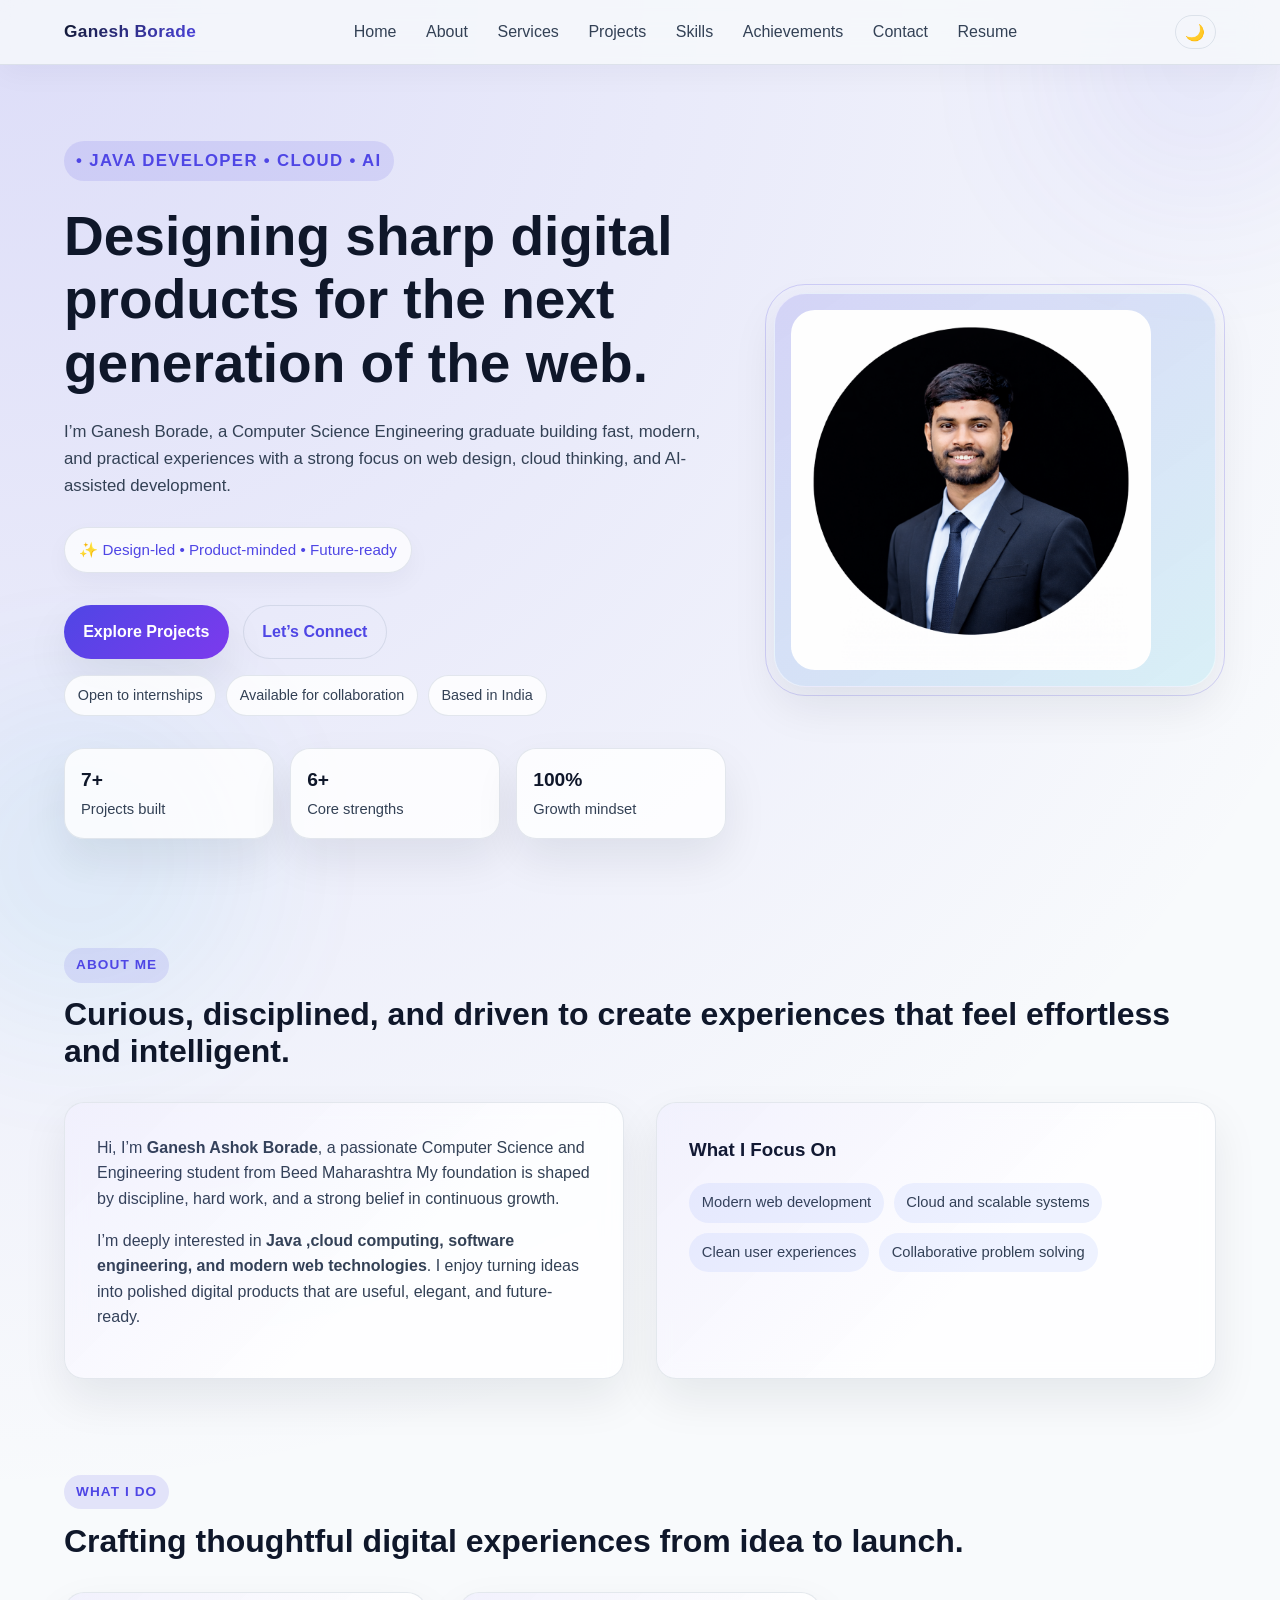
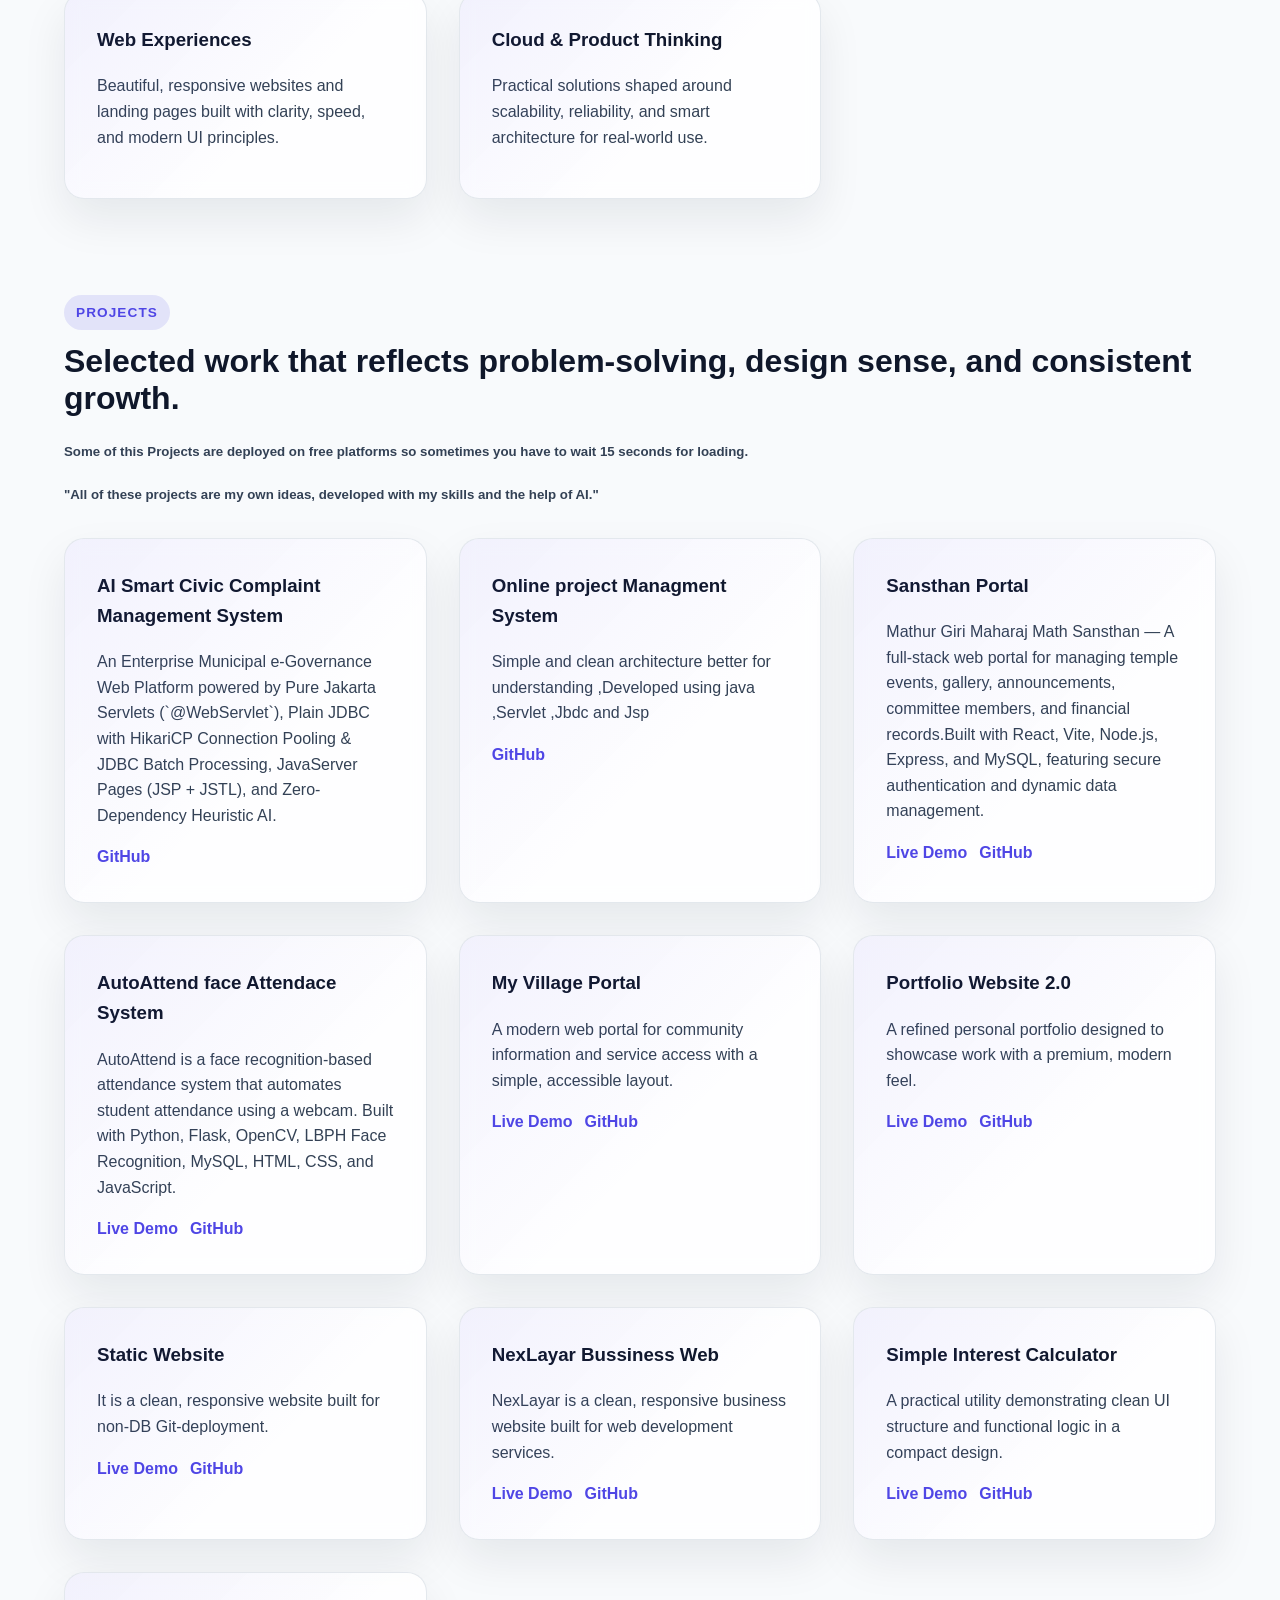
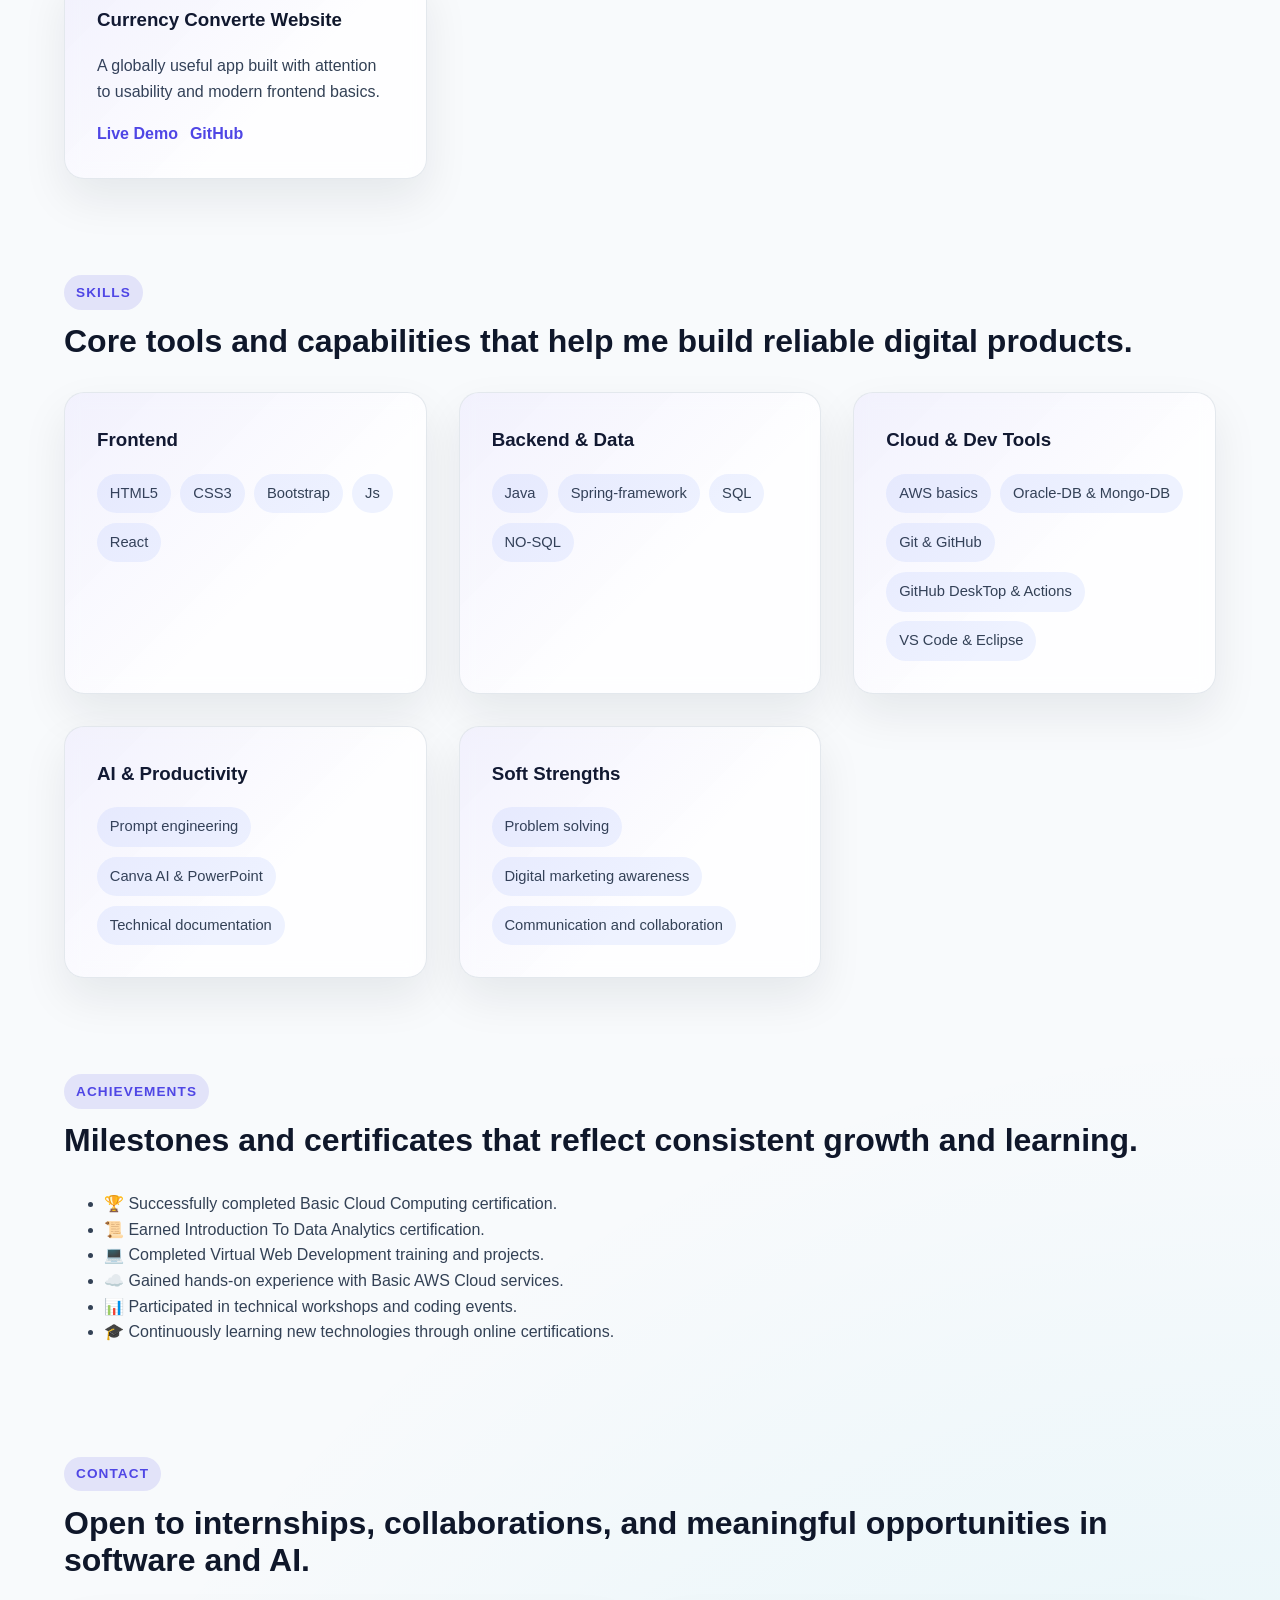
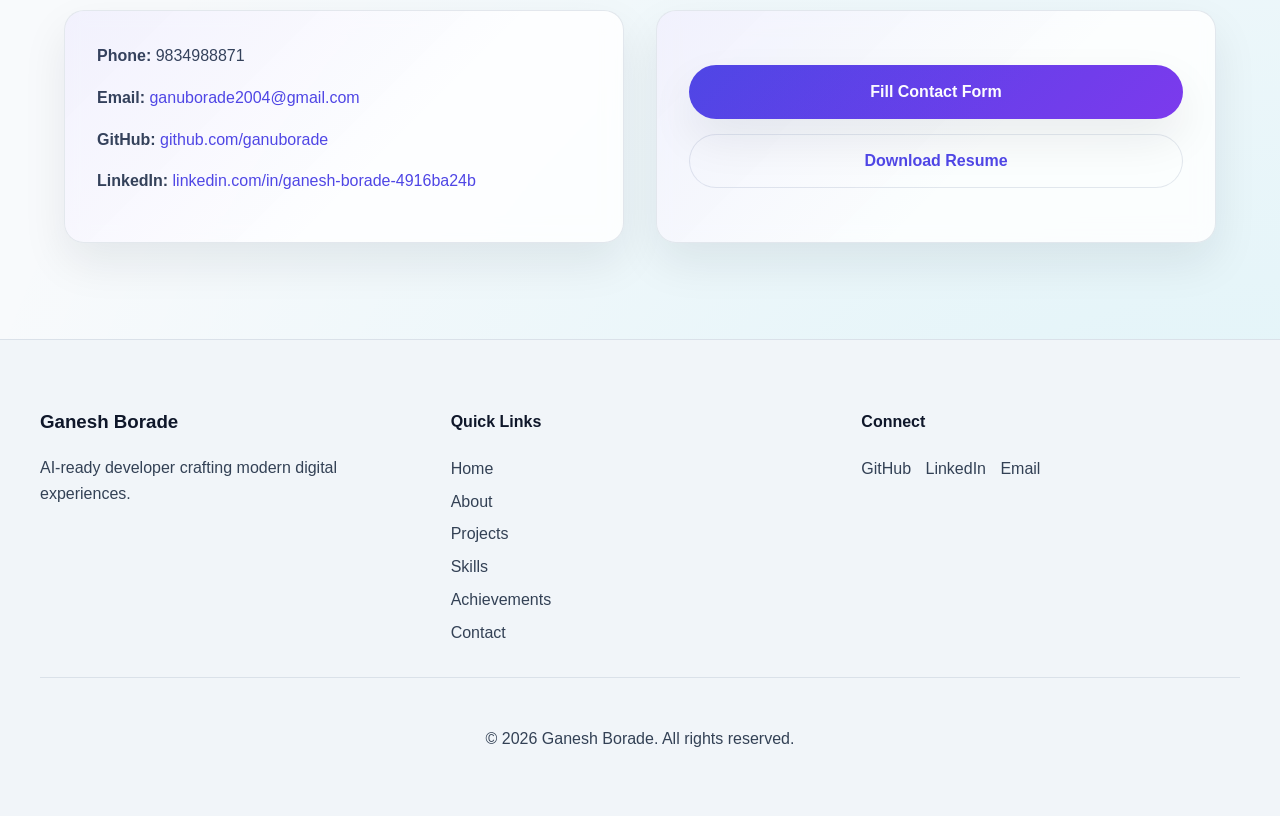
==== index.html @ b3e1b95c "Update print statement from 'Hello' to 'Goodbye'" ====
<!DOCTYPE html>
<html lang="en">
<head>
    <meta charset="UTF-8">
    <meta name="viewport" content="width=device-width, initial-scale=1.0">
    <meta name="description" content="Ganesh Borade is a modern software engineer building AI-ready web experiences, cloud solutions, and polished digital products.">
    <meta name="keywords" content="Ganesh Borade, portfolio, AI developer, web developer, cloud computing, full stack developer">
    <meta name="author" content="Ganesh Borade">
    <title>Ganesh Borade | AI-Ready Developer Portfolio</title>
    <link rel="stylesheet" href="src/styles/style.css">
    <link rel="shortcut icon" href="public/images/favicon.ico">
</head>
<body>
    <header class="l-header">
        <nav class="nav bd-grid">
            <a href="#home" class="nav__logo">Ganesh Borade</a>
            <div class="nav__menu" id="nav-menu">
                <ul class="nav__list">
                    <li class="nav__item"><a href="#home" class="nav__link active">Home</a></li>
                    <li class="nav__item"><a href="#about" class="nav__link">About</a></li>
                    <li class="nav__item"><a href="#services" class="nav__link">Services</a></li>
                    <li class="nav__item"><a href="#projects" class="nav__link">Projects</a></li>
                    <li class="nav__item"><a href="#skills" class="nav__link">Skills</a></li>
                    <li class="nav__item"><a href="#gallery" class="nav__link">Achievements</a></li>
                    <li class="nav__item"><a href="#contact" class="nav__link">Contact</a></li>
                    <li class="nav__item"><a href="Resume2026.pdf" target="_blank" class="nav__link">Resume</a></li>
                </ul>
            </div>
            <button class="nav__toggle" id="nav-toggle" aria-label="Toggle navigation menu">☰</button>
            <button class="theme-toggle" id="theme-toggle" aria-label="Toggle theme">🌙</button>
        </nav>
    </header>

    <main class="l-main">
        <section class="hero section reveal" id="home">
            <div class="hero__content">
                <p class="eyebrow">• Java Developer • Cloud • AI</p>
                <h1>Designing sharp digital products for the next generation of the web.</h1>
                <p>I’m Ganesh Borade, a Computer Science Engineering graduate building fast, modern, and practical experiences with a strong focus on web design, cloud thinking, and AI-assisted development.</p>
                <div class="hero__mini-note">✨ Design-led • Product-minded • Future-ready</div>
                <div class="hero__actions">
                    <a href="#projects" class="button">Explore Projects</a>
                    <a href="#contact" class="button button--ghost">Let’s Connect</a>
                </div>
                <div class="hero__tags">
                    <span class="chip">Open to internships</span>
                    <span class="chip">Available for collaboration</span>
                    <span class="chip">Based in India</span>
                </div>
                <div class="hero__highlights">
                    <div class="stat-card">
                        <strong>7+</strong>
                        <span>Projects built</span>
                    </div>
                    <div class="stat-card">
                        <strong>6+</strong>
                        <span>Core strengths</span>
                    </div>
                    <div class="stat-card">
                        <strong>100%</strong>
                        <span>Growth mindset</span>
                    </div>
                </div>
            </div>
            <div class="hero__visual">
                <div class="hero__image-card">
                    <img src="public/images/photo.png" alt="Portrait of Ganesh Borade">
                </div>
            </div>
        </section>

        <section class="section reveal" id="about">
            <div class="section-heading">
                <p class="eyebrow">About Me</p>
                <h2>Curious, disciplined, and driven to create experiences that feel effortless and intelligent.</h2>
            </div>
            <div class="about__grid">
                <div class="card">
                    <p>Hi, I’m <strong>Ganesh Ashok Borade</strong>, a passionate Computer Science and Engineering student from  Beed Maharashtra My foundation is shaped by discipline, hard work, and a strong belief in continuous growth.</p>
                    <p>I’m deeply interested in <strong>Java ,cloud computing, software engineering, and modern web technologies</strong>. I enjoy turning ideas into polished digital products that are useful, elegant, and future-ready.</p>
                </div>
                <div class="card">
                    <h3>What I Focus On</h3>
                    <ul class="skills-list">
                        <li>Modern web development</li>
                        <li>Cloud and scalable systems</li>
                        <!-- <li>AI tools and automation</li> -->
                        <li>Clean user experiences</li>
                        <li>Collaborative problem solving</li>
                    </ul>
                </div>
            </div>
        </section>

        <section class="section reveal" id="services">
            <div class="section-heading">
                <p class="eyebrow">What I Do</p>
                <h2>Crafting thoughtful digital experiences from idea to launch.</h2>
            </div>
            <div class="service__grid">
                <article class="card service-card">
                    <h3>Web Experiences</h3>
                    <p>Beautiful, responsive websites and landing pages built with clarity, speed, and modern UI principles.</p>
                </article>
                <article class="card service-card">
                    <h3>Cloud & Product Thinking</h3>
                    <p>Practical solutions shaped around scalability, reliability, and smart architecture for real-world use.</p>
                </article>
                <!-- <article class="card service-card">
                    <h3>AI-Assisted Development</h3>
                    <p>Using smart tools and workflows to build faster while keeping quality, structure, and creativity high.</p>
                </article> -->
            </div>
        </section>

        <section class="section reveal" id="projects">
            <div class="section-heading">
                <p class="eyebrow">Projects</p>
                <h2>Selected work that reflects problem-solving, design sense, and consistent growth.</h2>
                <h5>Some of this Projects are deployed on free platforms so sometimes you have to wait 15 seconds for loading.</h5>
                 <h5>"All of these projects are my own ideas, developed with my skills and the help of AI."</h5>
            </div>
            <div class="grid-section">
                 <article class="card">
                    <h3>AI Smart Civic Complaint Management System</h3>
                    <p>An Enterprise Municipal e-Governance Web Platform powered by Pure Jakarta Servlets (`@WebServlet`), Plain JDBC with HikariCP Connection Pooling & JDBC Batch Processing, JavaServer Pages (JSP + JSTL), and Zero-Dependency Heuristic AI.</p>
                    <div class="card__links">
                         <!-- <a href="" target="_blank" rel="noopener">Live Demo</a> -->
                        <a href="https://github.com/ganuborade/AI-SMART-CIVIC-COMPLAINT-MANAGMENT-SYSTEM" target="_blank" rel="noopener">GitHub</a>
                    </div>
                </article>
                 <article class="card">
                    <h3>Online project Managment System</h3>
                    <p>Simple and clean architecture better for understanding ,Developed using java ,Servlet ,Jbdc and Jsp</p>
                    <div class="card__links">
                         <!-- <a href="" target="_blank" rel="noopener">Live Demo</a> -->
                        <a href="https://github.com/ganuborade/Online-Product-Managment-System" target="_blank" rel="noopener">GitHub</a>
                    </div>
                </article>
                <article class="card">
                    <h3>Sansthan Portal</h3>
                    <p>Mathur Giri Maharaj Math Sansthan — A full-stack web portal for managing temple events, gallery, announcements, committee members, and financial records.Built with React, Vite, Node.js, Express, and MySQL, featuring secure authentication and dynamic data management.</p>
                    <div class="card__links">
                         <a href="https://math-portal-9zgx.onrender.com/" target="_blank" rel="noopener">Live Demo</a>
                        <a href="https://github.com/ganuborade/math-portal" target="_blank" rel="noopener">GitHub</a>
                    </div>
                </article>
                <article class="card">
                    <h3>AutoAttend face Attendace System</h3>
                    <p>AutoAttend is a face recognition-based attendance system that automates student attendance using a webcam. Built with Python, Flask, OpenCV, LBPH Face Recognition, MySQL, HTML, CSS, and JavaScript.</p>
                    <div class="card__links">
                       <a href="https://autoattend-face-recognition.onrender.com/" target="_blank" rel="noopener">Live Demo</a>
                        <a href="https://github.com/ganuborade/AutoAttend-Face-Recognition" target="_blank" rel="noopener">GitHub</a>
                    </div>
                </article>
                <article class="card">
                    <h3>My Village Portal</h3>
                    <p>A modern web portal for community information and service access with a simple, accessible layout.</p>
                    <div class="card__links">
                        <a href="https://ganuborade.github.io/my-village-portal/" target="_blank" rel="noopener">Live Demo</a>
                        <a href="https://github.com/ganuborade/my-village-portal" target="_blank" rel="noopener">GitHub</a>
                    </div>
                </article>
                <article class="card">
                    <h3>Portfolio Website 2.0</h3>
                    <p>A refined personal portfolio designed to showcase work with a premium, modern feel.</p>
                    <div class="card__links">
                        <a href="https://ganuborade.github.io/portfolio.website2.0/" target="_blank" rel="noopener">Live Demo</a>
                        <a href="https://github.com/ganuborade/portfolio.website2.0" target="_blank" rel="noopener">GitHub</a>
                    </div>
                </article>
                 <article class="card">
                    <h3>Static Website</h3>
                    <p>It is a clean, responsive website built for non-DB Git-deployment.</p>
                    <div class="card__links">
                         <a href="https://nexlayer2026.github.io/nexLayer-math-portal//" target="_blank" rel="noopener">Live Demo</a>
                        <a href="https://github.com/ganuborade/math-portal" target="_blank" rel="noopener">GitHub</a>
                    </div>
                </article>
                <article class="card">
                    <h3>NexLayar Bussiness Web</h3>
                    <p>NexLayar is a clean, responsive business website built for web development services.</p>
                    <div class="card__links">
                        <a href="https://ganuborade.github.io/nex_layar/" target="_blank" rel="noopener">Live Demo</a>
                        <a href="https://github.com/ganuborade/nex_layar" target="_blank" rel="noopener">GitHub</a>
                    </div>
                </article>
                <article class="card">
                    <h3>Simple Interest Calculator</h3>
                    <p>A practical utility demonstrating clean UI structure and functional logic in a compact design.</p>
                    <div class="card__links">
                        <a href="https://ganuborade.github.io/Simple-Interest-Calculator/" target="_blank" rel="noopener">Live Demo</a>
                        <a href="https://github.com/ganuborade/Simple-Interest-Calculator" target="_blank" rel="noopener">GitHub</a>
                    </div>
                </article>
                <article class="card">
                    <h3>Currency Converte Website</h3>
                    <p>A globally useful app built with attention to usability and modern frontend basics.</p>
                    <div class="card__links">
                        <a href="https://ganuborade.github.io/CurrencyConverterWebsite/" target="_blank" rel="noopener">Live Demo</a>
                        <a href="https://github.com/ganuborade/CurrencyConverterWebsite" target="_blank" rel="noopener">GitHub</a>
                    </div>
                </article>
            </div>
        </section>

        <section class="section reveal" id="skills">
            <div class="section-heading">
                <p class="eyebrow">Skills</p>
                <h2>Core tools and capabilities that help me build reliable digital products.</h2>
            </div>
            <div class="grid-section">
                <!-- <div class="card">
                    <h3>Programming</h3>
                    <ul class="skills-list">
                        <li>Java</li>
                        <li>Js</li>
                        <li>c/cpp</li>
                        <li>JavaScript</li>
                        <li>c/c++</li>
                    </ul>
                </div> -->
                <div class="card">
                    <h3>Frontend</h3>
                    <ul class="skills-list">
                        <li>HTML5</li>
                        <li>CSS3</li>
                         <li>Bootstrap</li>
                        <li>Js</li>
                        <li>React</li>
                       
                    </ul>
                </div>
                <div class="card">
                    <h3>Backend & Data</h3>
                    <ul class="skills-list">
                        <li>Java</li>
                        <li>Spring-framework</li>
                        <li>SQL</li>
                        <li>NO-SQL</li>
                        
                    </ul>
                </div>
                <div class="card">
                    <h3>Cloud & Dev Tools</h3>
                    <ul class="skills-list">
                        <li>AWS basics</li>
                        <li>Oracle-DB & Mongo-DB</li>
                        <li>Git & GitHub</li>
                        <li>GitHub DeskTop & Actions</li>
                        <li>VS Code & Eclipse</li>
                    </ul>
                </div>
                <div class="card">
                    <h3>AI & Productivity</h3>
                    <ul class="skills-list">
                        <li>Prompt engineering</li>
                        <li>Canva AI & PowerPoint</li>
                        <li>Technical documentation</li>
                    </ul>
                </div>
                <div class="card">
                    <h3>Soft Strengths</h3>
                    <ul class="skills-list">
                        <li>Problem solving</li>
                        <li>Digital marketing awareness</li>
                        <li>Communication and collaboration</li>
                    </ul>
                </div>
            </div>
        </section>
        
        <section class="section reveal" id="gallery">
            <div class="section-heading">
                <p class="eyebrow">Achievements</p>
                <h2>Milestones and certificates that reflect consistent growth and learning.</h2>
            </div>
        
            <div class="achievements-container">
                <ul class="achievements-list">
                    <li>🏆 Successfully completed Basic Cloud Computing certification.</li>
                    <li>📜 Earned Introduction To Data Analytics certification.</li>
                    <li>💻 Completed Virtual Web Development training and projects.</li>
                    <li>☁️ Gained hands-on experience with Basic AWS Cloud services.</li>
                    <li>📊 Participated in technical workshops and coding events.</li>
                    <li>🎓 Continuously learning new technologies through online certifications.</li>
                </ul>
            </div>
        </section>
      
        <section class="section reveal" id="contact">
            <div class="section-heading">
                <p class="eyebrow">Contact</p>
                <h2>Open to internships, collaborations, and meaningful opportunities in software and AI.</h2>
            </div>
            <div class="contact__container">
                <div class="card contact__info">
                    <p><strong>Phone:</strong> 9834988871</p>
                    <p><strong>Email:</strong> <a href="mailto:ganuborade2004@gmail.com">ganuborade2004@gmail.com</a></p>
                    <p><strong>GitHub:</strong> <a href="https://github.com/ganuborade" target="_blank" rel="noopener">github.com/ganuborade</a></p>
                    <p><strong>LinkedIn:</strong> <a href="https://www.linkedin.com/in/ganesh-borade-4916ba24b" target="_blank" rel="noopener">linkedin.com/in/ganesh-borade-4916ba24b</a></p>
                </div>
                <div class="card contact__form">
                    <a href="https://docs.google.com/forms/d/e/1FAIpQLSddEUsGIPqOsh6uXN01mszEO12jZRgRjV_f6b4b1P07AVM16w/viewform?usp=header" class="button" target="_blank" rel="noopener">Fill Contact Form</a>
                    <a href="Resume2026.pdf" class="button button--ghost" target="_blank" rel="noopener">Download Resume</a>
                </div>
            </div>
        </section>
    </main>

    <footer class="footer">
        <div class="footer__container bd-grid">
            <div class="footer__content">
                <h3>Ganesh Borade</h3>
                <p>AI-ready developer crafting modern digital experiences.</p>
            </div>
            <div class="footer__links">
                <h4>Quick Links</h4>
                <ul>
                    <li><a href="#home">Home</a></li>
                    <li><a href="#about">About</a></li>
                    <li><a href="#projects">Projects</a></li>
                    <li><a href="#skills">Skills</a></li>
                    <li><a href="#gallery">Achievements</a></li>
                    <li><a href="#contact">Contact</a></li>
                </ul>
            </div>
            <div class="footer__social">
                <h4>Connect</h4>
                <div class="social-links">
                    <a href="https://github.com/ganuborade" target="_blank" rel="noopener">GitHub</a>
                    <a href="https://www.linkedin.com/in/ganesh-borade-4916ba24b" target="_blank" rel="noopener">LinkedIn</a>
                    <a href="mailto:ganuborade2004@gmail.com">Email</a>
                </div>
            </div>
        </div>
        <div class="footer__bottom">
            <p>&copy; 2026 Ganesh Borade. All rights reserved.</p>
        </div>
    </footer>

    <script src="src/scripts/script.js"></script>
</body>
</html>
---- src/styles/style.css ----
:root {
  --header-height: 4rem;
  --first-color: #4f46e5;
  --second-color: #0f172a;
  --text-color: #334155;
  --bg-color: #f8fafc;
  --card-bg: rgba(255, 255, 255, 0.82);
  --shadow: 0 20px 45px rgba(15, 23, 42, 0.08);
  --border-color: rgba(148, 163, 184, 0.25);
  --skills-bg: #eef2ff;
  --footer-bg: #f1f5f9;
  --border-radius: 20px;
  --font-family: "Segoe UI", Tahoma, Geneva, Verdana, sans-serif;
  --font-size-base: 1rem;
  --line-height: 1.6;
  --spacing-xs: 0.5rem;
  --spacing-sm: 1rem;
  --spacing-md: 1.5rem;
  --spacing-lg: 2rem;
  --spacing-xl: 3rem;
}

.dark-theme {
  --second-color: #f8fafc;
  --text-color: #cbd5e1;
  --bg-color: #020617;
  --card-bg: rgba(15, 23, 42, 0.88);
  --shadow: 0 20px 45px rgba(2, 6, 23, 0.45);
  --border-color: rgba(148, 163, 184, 0.16);
  --skills-bg: rgba(79, 70, 229, 0.16);
  --footer-bg: #0f172a;
}

*, ::before, ::after { box-sizing: border-box; }
html { scroll-behavior: smooth; }
body {
  margin: 0;
  font-family: var(--font-family);
  font-size: var(--font-size-base);
  line-height: var(--line-height);
  color: var(--text-color);
  position: relative;
  overflow-x: hidden;
  background:
    radial-gradient(circle at top left, rgba(79, 70, 229, 0.16), transparent 26%),
    radial-gradient(circle at bottom right, rgba(6, 182, 212, 0.12), transparent 24%),
    var(--bg-color);
}
body::before,
body::after {
  content: "";
  position: fixed;
  border-radius: 50%;
  filter: blur(90px);
  pointer-events: none;
  z-index: -1;
  opacity: 0.45;
}
body::before {
  width: 280px;
  height: 280px;
  top: -80px;
  right: -60px;
  background: rgba(79, 70, 229, 0.2);
}
body::after {
  width: 320px;
  height: 320px;
  bottom: -120px;
  left: -80px;
  background: rgba(6, 182, 212, 0.16);
}

.l-header {
  position: fixed;
  top: 0;
  left: 0;
  right: 0;
  z-index: 1000;
  background: rgba(248, 250, 252, 0.78);
  -webkit-backdrop-filter: blur(18px);
  backdrop-filter: blur(18px);
  border-bottom: 1px solid var(--border-color);
  box-shadow: 0 8px 30px rgba(15, 23, 42, 0.04);
}
.dark-theme .l-header { background: rgba(2, 6, 23, 0.8); }
.l-main { margin-top: var(--header-height); }

.nav {
  max-width: 1200px;
  margin: 0 auto;
  padding: 0 var(--spacing-md);
  height: var(--header-height);
  display: flex;
  align-items: center;
  justify-content: space-between;
  position: relative;
}
.nav__logo {
  font-size: 1.08rem;
  font-weight: 700;
  color: var(--second-color);
  text-decoration: none;
  letter-spacing: 0.02em;
  background: linear-gradient(135deg, var(--second-color), var(--first-color));
  -webkit-background-clip: text;
  background-clip: text;
  -webkit-text-fill-color: transparent;
}
.nav__menu { display: flex; }
.nav__list {
  display: flex;
  gap: 0.25rem;
  list-style: none;
  margin: 0;
  padding: 0;
}
.nav__link {
  color: var(--text-color);
  text-decoration: none;
  font-weight: 500;
  padding: 0.55rem 0.8rem;
  border-radius: 999px;
  transition: all 0.2s ease;
}
.nav__link:hover, .nav__link.active {
  background: rgba(79, 70, 229, 0.12);
  color: var(--first-color);
}
.nav__toggle {
  display: none;
  cursor: pointer;
  font-size: 1.25rem;
  color: var(--second-color);
  background: transparent;
  border: none;
}
.theme-toggle {
  background: none;
  border: 1px solid var(--border-color);
  color: var(--second-color);
  font-size: 1rem;
  cursor: pointer;
  padding: 0.4rem 0.6rem;
  border-radius: 999px;
}

.section {
  max-width: 1200px;
  margin: 0 auto;
  padding: var(--spacing-xl) var(--spacing-md);
}
.hero {
  display: grid;
  grid-template-columns: 1.2fr 0.8fr;
  gap: var(--spacing-xl);
  align-items: center;
  min-height: calc(100vh - var(--header-height));
  padding-top: calc(var(--spacing-xl) + 1rem);
}
.eyebrow {
  display: inline-block;
  margin: 0 0 var(--spacing-sm);
  padding: 0.4rem 0.75rem;
  border-radius: 999px;
  background: rgba(79, 70, 229, 0.12);
  color: var(--first-color);
  font-size: 0.85rem;
  font-weight: 700;
  letter-spacing: 0.08em;
  text-transform: uppercase;
}
.hero h1, .section-heading h2 {
  margin: 0 0 var(--spacing-md);
  color: var(--second-color);
  line-height: 1.15;
}
.hero h1 { font-size: clamp(2.1rem, 4.3vw, 3.5rem); font-weight: 800; }
.section-heading { margin-bottom: var(--spacing-lg); }
.section-heading h2 { font-size: clamp(1.45rem, 2.5vw, 2.2rem); }
.section-heading .eyebrow { margin-bottom: 0.85rem; }
.hero p { font-size: 1.05rem; margin-bottom: var(--spacing-md); }
.hero__mini-note {
  display: inline-flex;
  align-items: center;
  gap: 0.4rem;
  margin-top: 0.25rem;
  padding: 0.6rem 0.9rem;
  border-radius: 999px;
  background: rgba(255, 255, 255, 0.76);
  border: 1px solid var(--border-color);
  color: var(--first-color);
  font-size: 0.95rem;
  box-shadow: 0 10px 25px rgba(15, 23, 42, 0.04);
}
.dark-theme .hero__mini-note { background: rgba(15, 23, 42, 0.7); }
.hero__actions { display: flex; flex-wrap: wrap; gap: 0.9rem; margin-top: var(--spacing-lg); }
.button {
  display: inline-flex;
  align-items: center;
  justify-content: center;
  background: linear-gradient(135deg, var(--first-color), #7c3aed);
  color: #fff;
  padding: 0.9rem 1.2rem;
  border-radius: 999px;
  text-decoration: none;
  font-weight: 600;
  box-shadow: var(--shadow);
  transition: transform 0.2s ease, box-shadow 0.2s ease;
}
.button:hover { transform: translateY(-2px); box-shadow: 0 14px 30px rgba(79, 70, 229, 0.23); }
.button--ghost {
  background: transparent;
  color: var(--first-color);
  box-shadow: inset 0 0 0 1px var(--border-color);
}
.hero__tags { display: flex; flex-wrap: wrap; gap: 0.6rem; margin-top: 1rem; }
.chip {
  background: var(--card-bg);
  border: 1px solid var(--border-color);
  color: var(--text-color);
  padding: 0.5rem 0.8rem;
  border-radius: 999px;
  font-size: 0.9rem;
}
.hero__highlights {
  display: grid;
  grid-template-columns: repeat(3, minmax(0, 1fr));
  gap: var(--spacing-sm);
  margin-top: var(--spacing-lg);
}
.stat-card {
  padding: 1rem;
  border-radius: var(--border-radius);
  background: var(--card-bg);
  border: 1px solid var(--border-color);
  box-shadow: var(--shadow);
}
.stat-card strong { display: block; font-size: 1.2rem; color: var(--second-color); }
.stat-card span { font-size: 0.92rem; }
.hero__visual { display: flex; justify-content: center; }
.hero__image-card {
  position: relative;
  padding: 1rem;
  border-radius: 32px;
  background: linear-gradient(145deg, rgba(79, 70, 229, 0.15), rgba(6, 182, 212, 0.12));
  box-shadow: var(--shadow);
  border: 1px solid rgba(255, 255, 255, 0.45);
}
.hero__image-card::before {
  content: "";
  position: absolute;
  inset: -10px;
  border-radius: 40px;
  border: 1px solid rgba(79, 70, 229, 0.2);
  z-index: -1;
}
.hero__image-card img {
  width: min(360px, 100%);
  border-radius: 24px;
  object-fit: cover;
  display: block;
}

.about__grid, .service__grid, .contact__container { display: grid; grid-template-columns: repeat(2, minmax(0, 1fr)); gap: var(--spacing-lg); }
.service__grid { grid-template-columns: repeat(3, minmax(0, 1fr)); }
.card {
  background: var(--card-bg);
  border-radius: var(--border-radius);
  padding: var(--spacing-lg);
  box-shadow: var(--shadow);
  border: 1px solid var(--border-color);
  -webkit-backdrop-filter: blur(10px);
  backdrop-filter: blur(10px);
  transition: transform 0.2s ease, box-shadow 0.2s ease;
  position: relative;
  overflow: hidden;
}
.card::before {
  content: "";
  position: absolute;
  inset: 0;
  background: linear-gradient(135deg, rgba(79, 70, 229, 0.07), transparent 60%);
  pointer-events: none;
}
.card:hover { transform: translateY(-4px); box-shadow: 0 24px 48px rgba(15, 23, 42, 0.12); }
.card h3 { color: var(--second-color); margin-top: 0; }
.card p { margin-top: 0; }
.card__links { display: flex; flex-wrap: wrap; gap: 0.75rem; margin-top: 1rem; }
.card__links a { color: var(--first-color); font-weight: 600; text-decoration: none; }
.grid-section {
  display: grid;
  grid-template-columns: repeat(auto-fit, minmax(280px, 1fr));
  gap: var(--spacing-lg);
}
.skills-list { list-style: none; padding: 0; margin: 0; display: flex; flex-wrap: wrap; gap: 0.6rem; }
.skills-list li {
  background: var(--skills-bg);
  color: var(--text-color);
  padding: 0.5rem 0.8rem;
  border-radius: 999px;
  font-size: 0.92rem;
}
.work__container {
  display: grid;
  grid-template-columns: repeat(auto-fit, minmax(220px, 1fr));
  gap: var(--spacing-lg);
}
.work__img {
  display: block;
  overflow: hidden;
  border-radius: var(--border-radius);
  box-shadow: var(--shadow);
  border: 1px solid var(--border-color);
}
.work__img img { width: 100%; height: 220px; object-fit: cover; display: block; transition: transform 0.25s ease; }
.work__img:hover img { transform: scale(1.05); }
.contact__info a { color: var(--first-color); text-decoration: none; }
.contact__form { display: flex; flex-direction: column; gap: 0.9rem; justify-content: center; }
.reveal { opacity: 0; transform: translateY(24px); transition: opacity 0.8s ease, transform 0.8s ease; }
.reveal.is-visible { opacity: 1; transform: translateY(0); }

.footer {
  background: var(--footer-bg);
  border-top: 1px solid var(--border-color);
  padding: var(--spacing-xl) var(--spacing-md);
  margin-top: var(--spacing-xl);
}
.footer__container {
  max-width: 1200px;
  margin: 0 auto;
  display: grid;
  grid-template-columns: repeat(auto-fit, minmax(220px, 1fr));
  gap: var(--spacing-lg);
}
.footer__content h3, .footer__links h4, .footer__social h4 { color: var(--second-color); }
.footer__links ul { list-style: none; padding: 0; margin: 0; display: flex; flex-direction: column; gap: 0.45rem; }
.footer__links a, .social-links a { color: var(--text-color); text-decoration: none; }
.footer__links a:hover, .social-links a:hover { color: var(--first-color); }
.social-links { display: flex; flex-wrap: wrap; gap: 0.9rem; }
.footer__bottom { max-width: 1200px; margin: var(--spacing-lg) auto 0; padding-top: var(--spacing-lg); border-top: 1px solid var(--border-color); text-align: center; }

@media (max-width: 900px) {
  .hero, .about__grid, .service__grid, .contact__container { grid-template-columns: 1fr; }
  .hero__visual { order: -1; }
}

@media (max-width: 768px) {
  .nav__menu {
    display: none;
    position: fixed;
    top: var(--header-height);
    left: 0;
    right: 0;
    background: var(--card-bg);
    padding: var(--spacing-md);
    border-bottom: 1px solid var(--border-color);
  }
  .nav__menu.show { display: block; }
  .nav__list { flex-direction: column; gap: 0.5rem; }
  .nav__toggle { display: block; }
  .theme-toggle { margin-left: auto; }
  .hero__highlights { grid-template-columns: 1fr; }
}

@media (max-width: 480px) {
  .section { padding: var(--spacing-lg) var(--spacing-sm); }
  .hero { padding-top: var(--spacing-lg); }
  .hero__actions { flex-direction: column; }
  .button { width: 100%; }
  .card { padding: var(--spacing-md); }
}
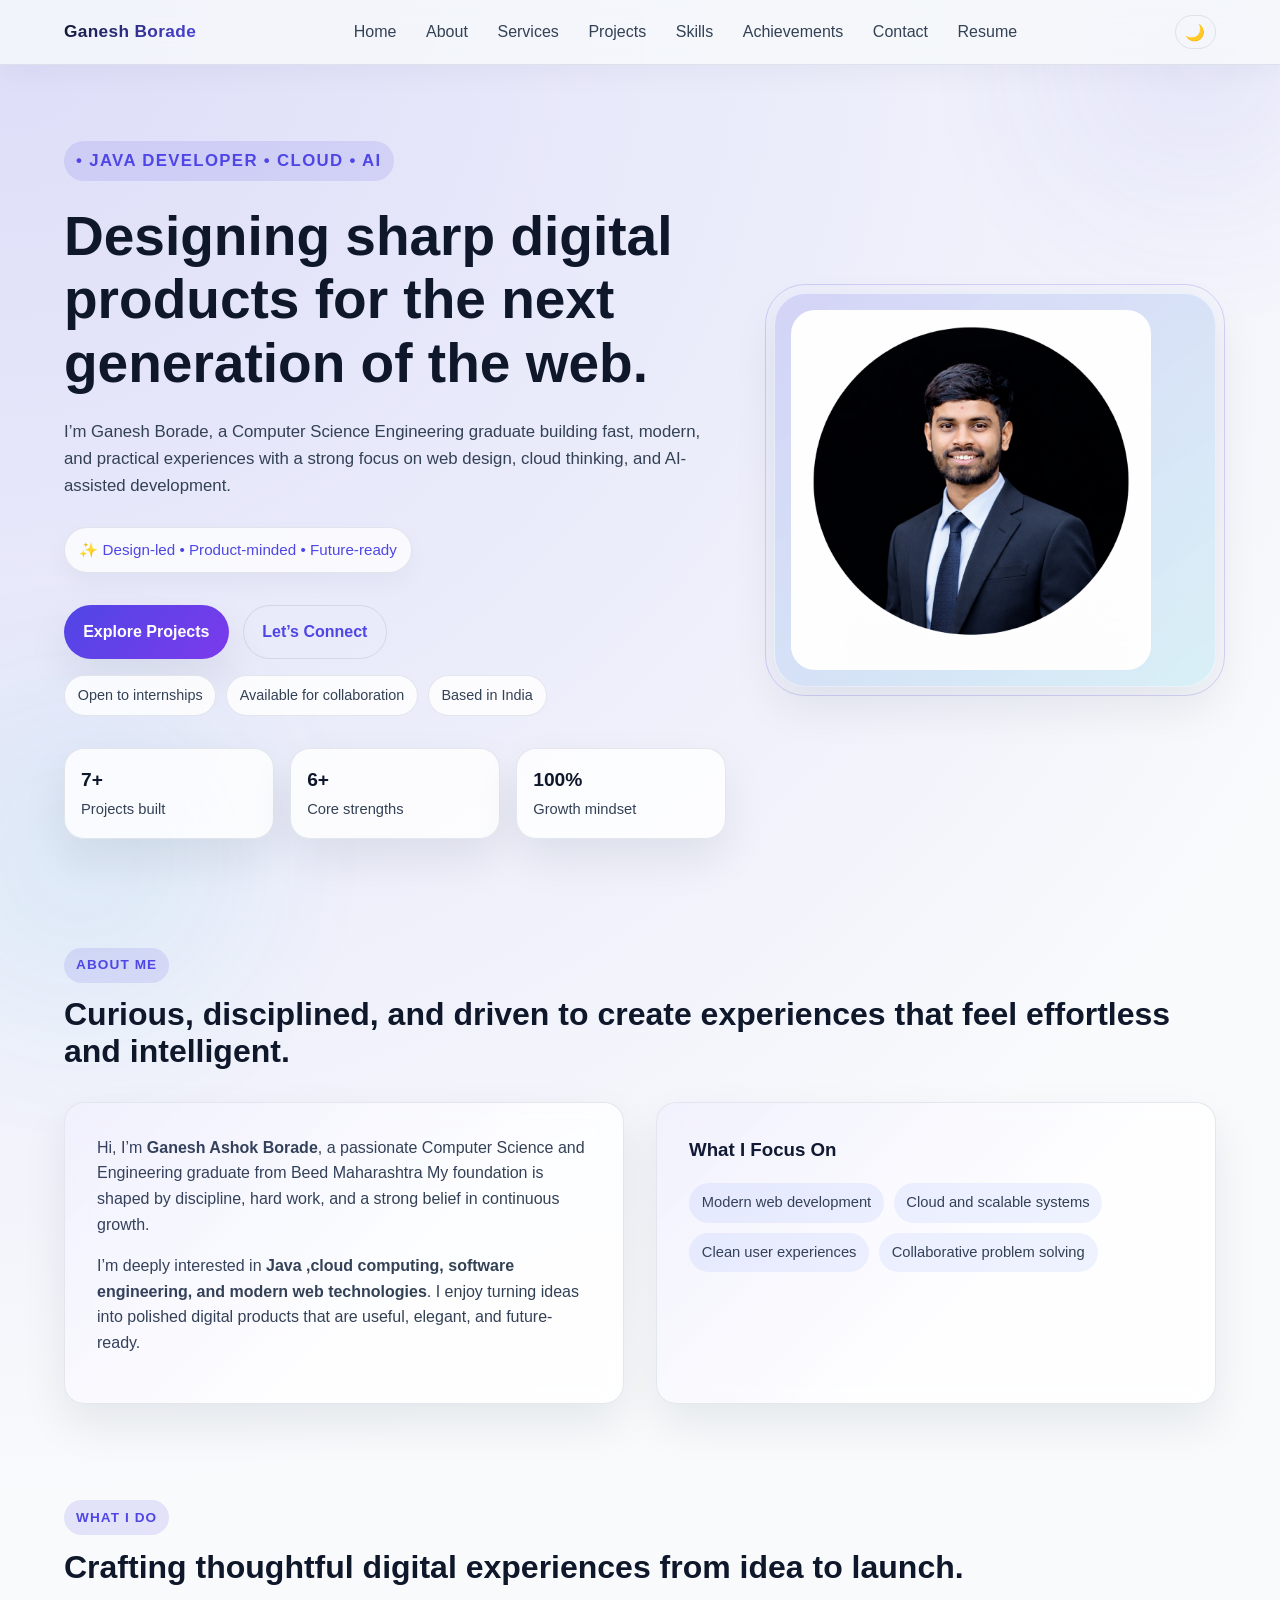
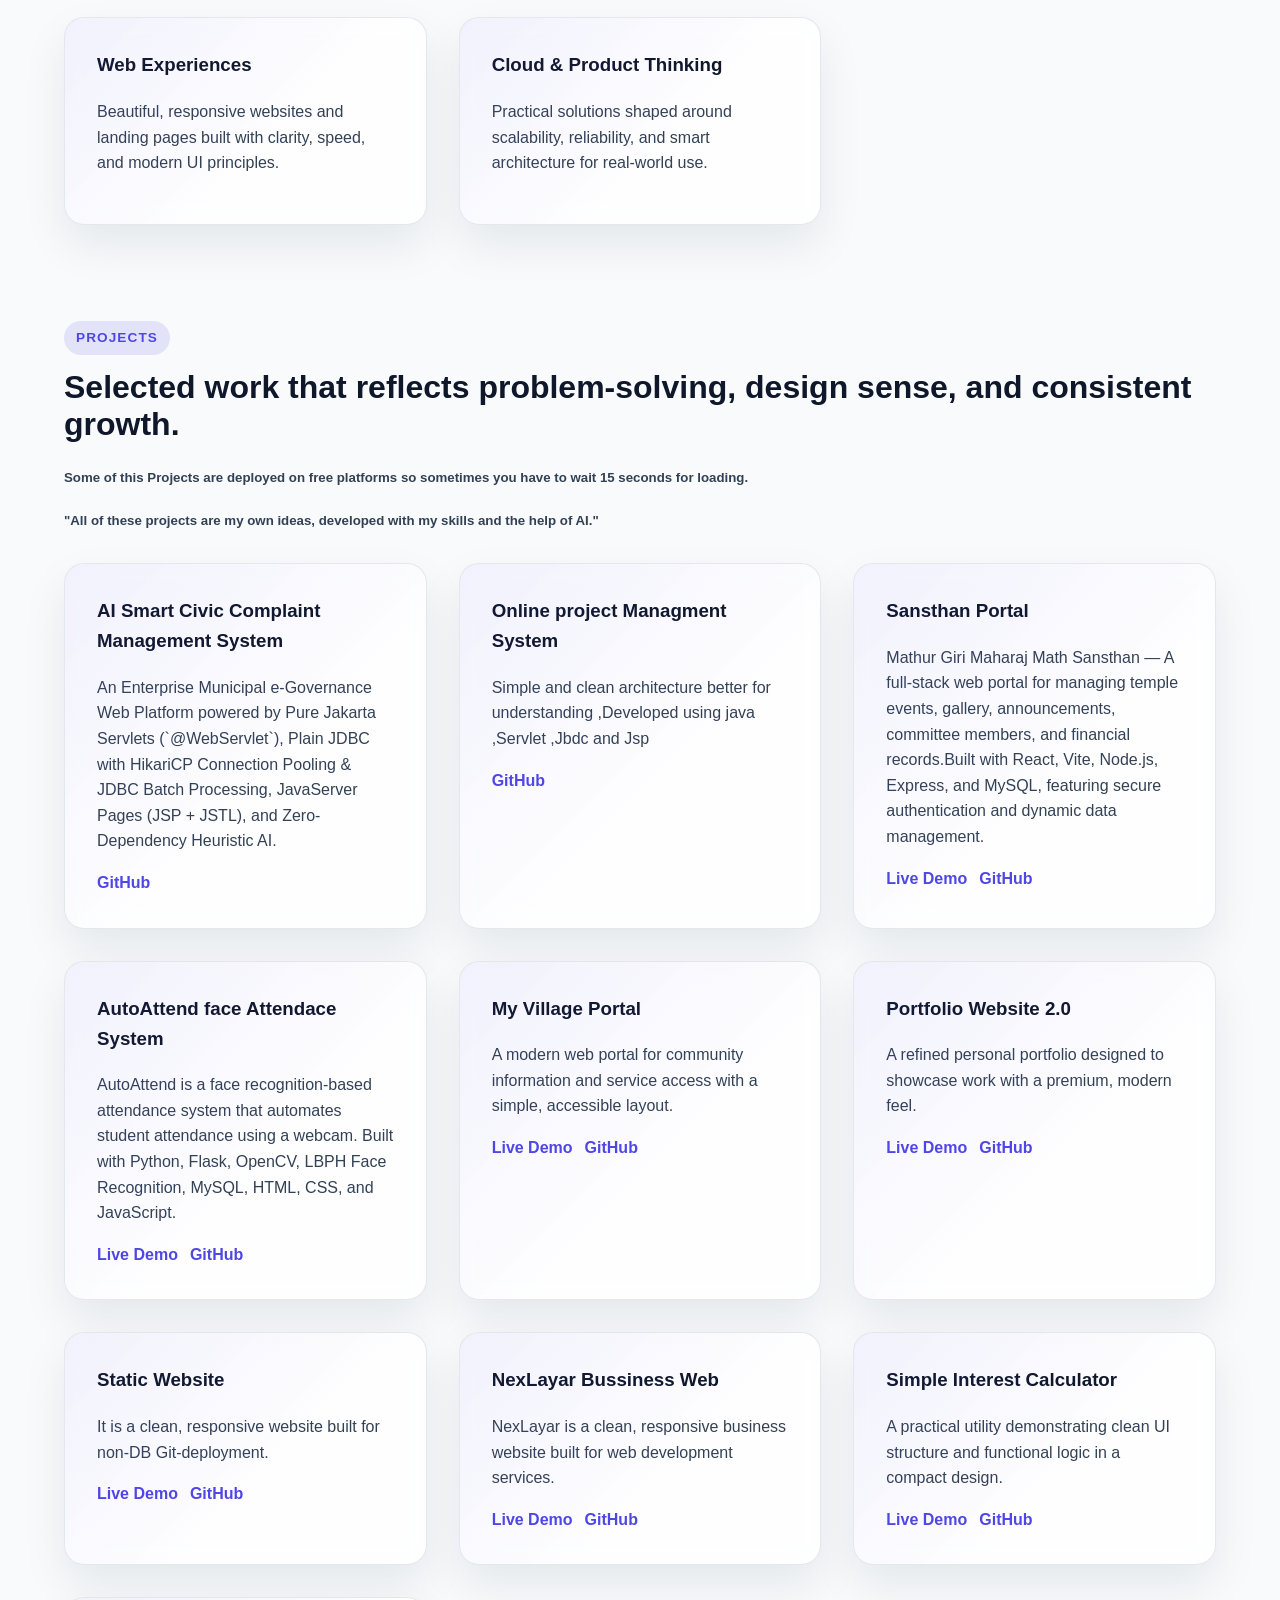
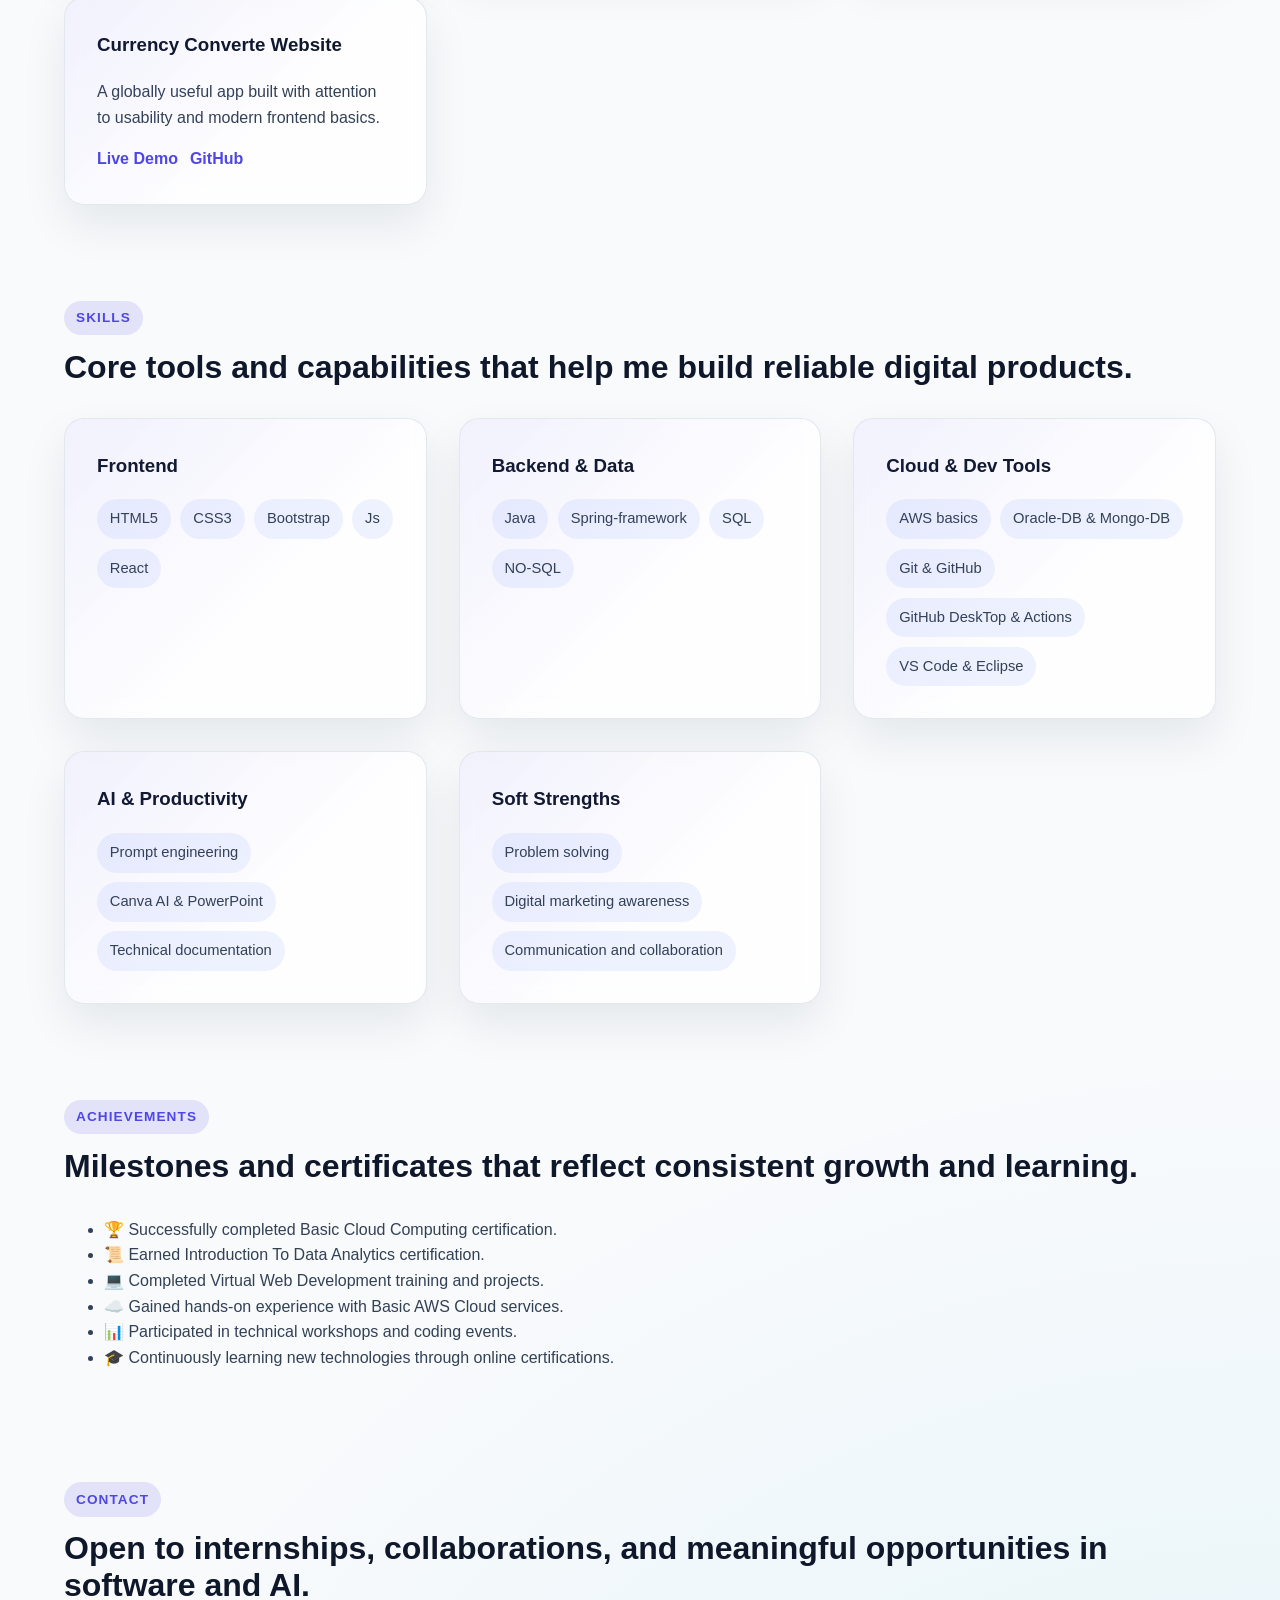
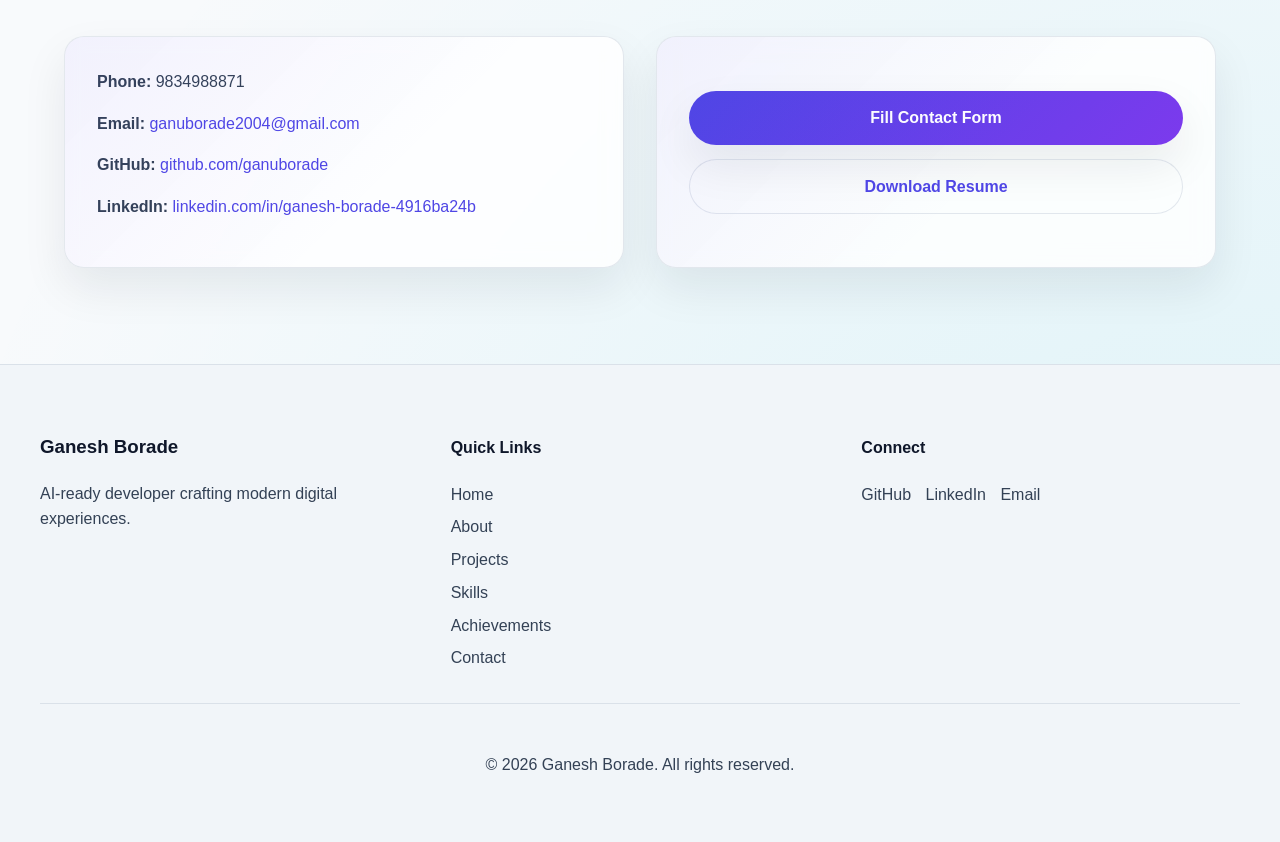
==== commit 714943fb: "Update status student to graduate" ====
--- a/index.html
+++ b/index.html
@@ -76,7 +76,7 @@
             </div>
             <div class="about__grid">
                 <div class="card">
-                    <p>Hi, I’m <strong>Ganesh Ashok Borade</strong>, a passionate Computer Science and Engineering student from  Beed Maharashtra My foundation is shaped by discipline, hard work, and a strong belief in continuous growth.</p>
+                    <p>Hi, I’m <strong>Ganesh Ashok Borade</strong>, a passionate Computer Science and Engineering graduate from  Beed Maharashtra My foundation is shaped by discipline, hard work, and a strong belief in continuous growth.</p>
                     <p>I’m deeply interested in <strong>Java ,cloud computing, software engineering, and modern web technologies</strong>. I enjoy turning ideas into polished digital products that are useful, elegant, and future-ready.</p>
                 </div>
                 <div class="card">
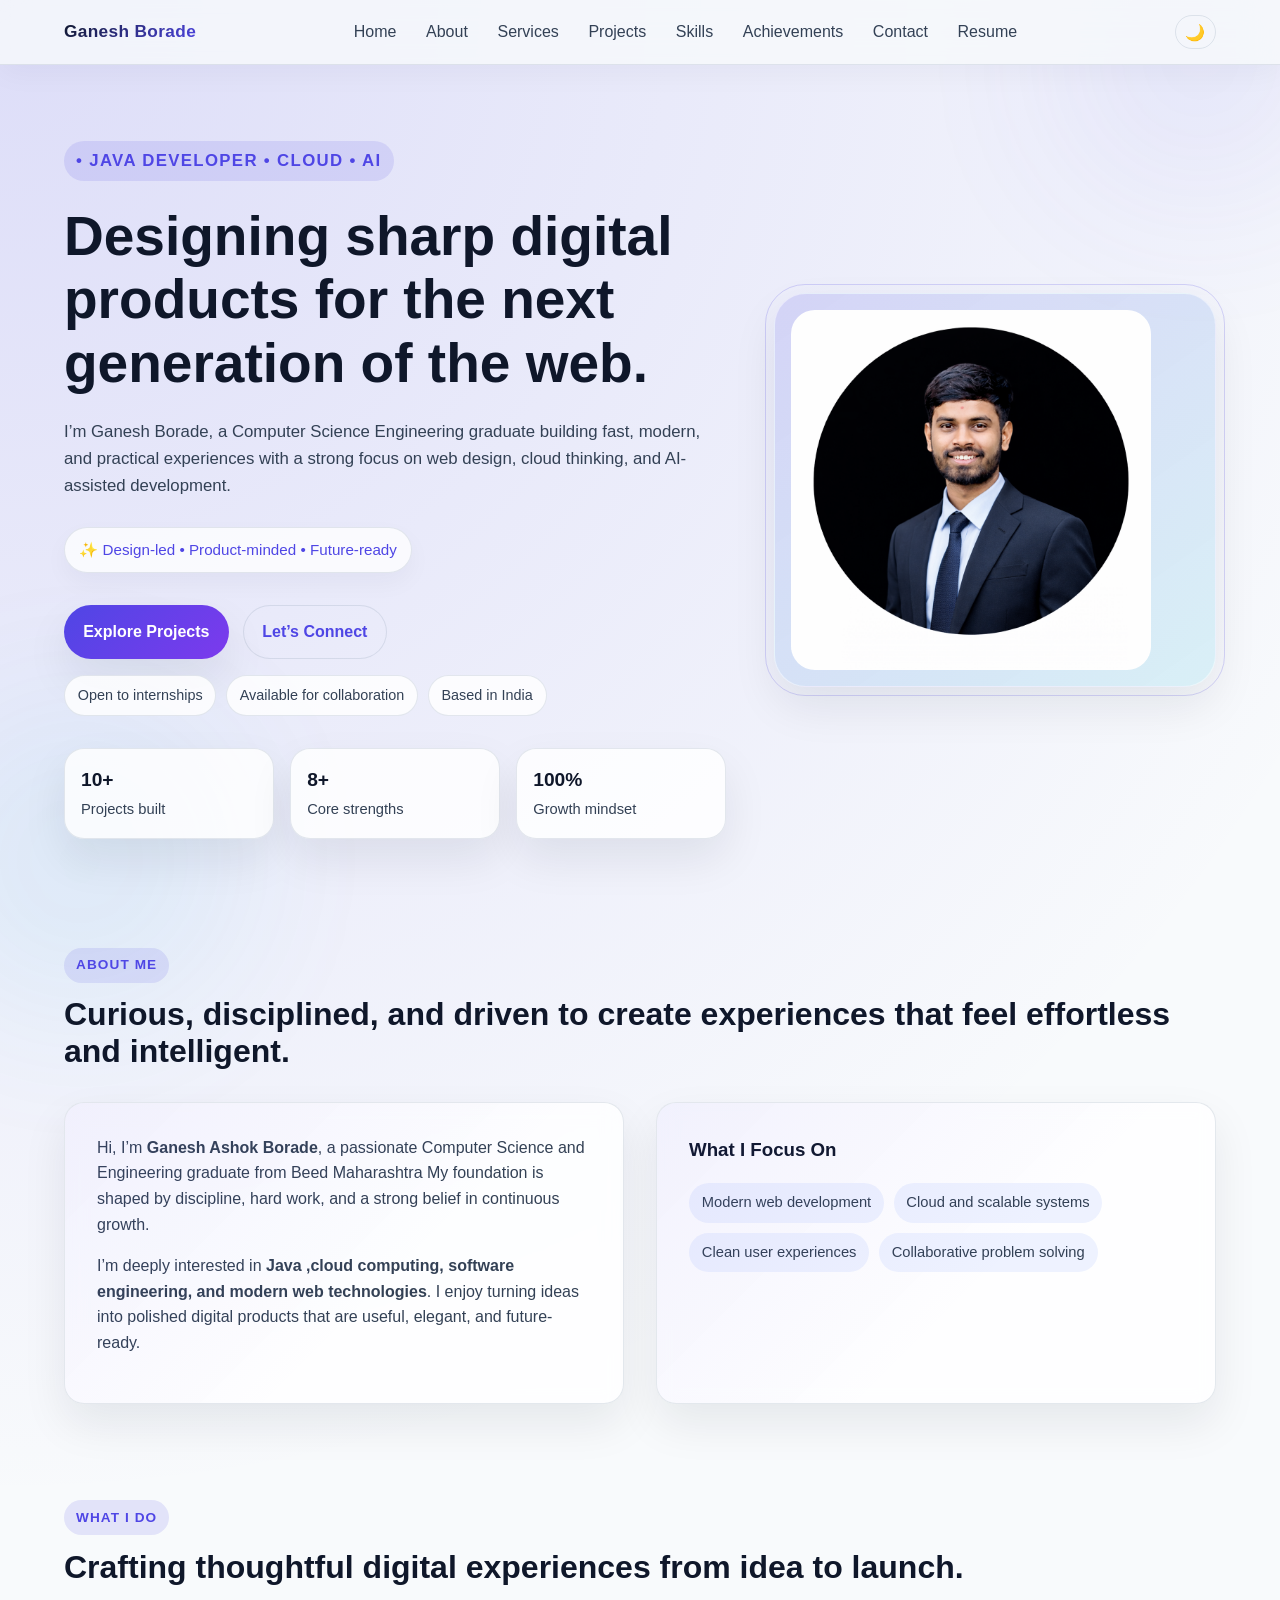
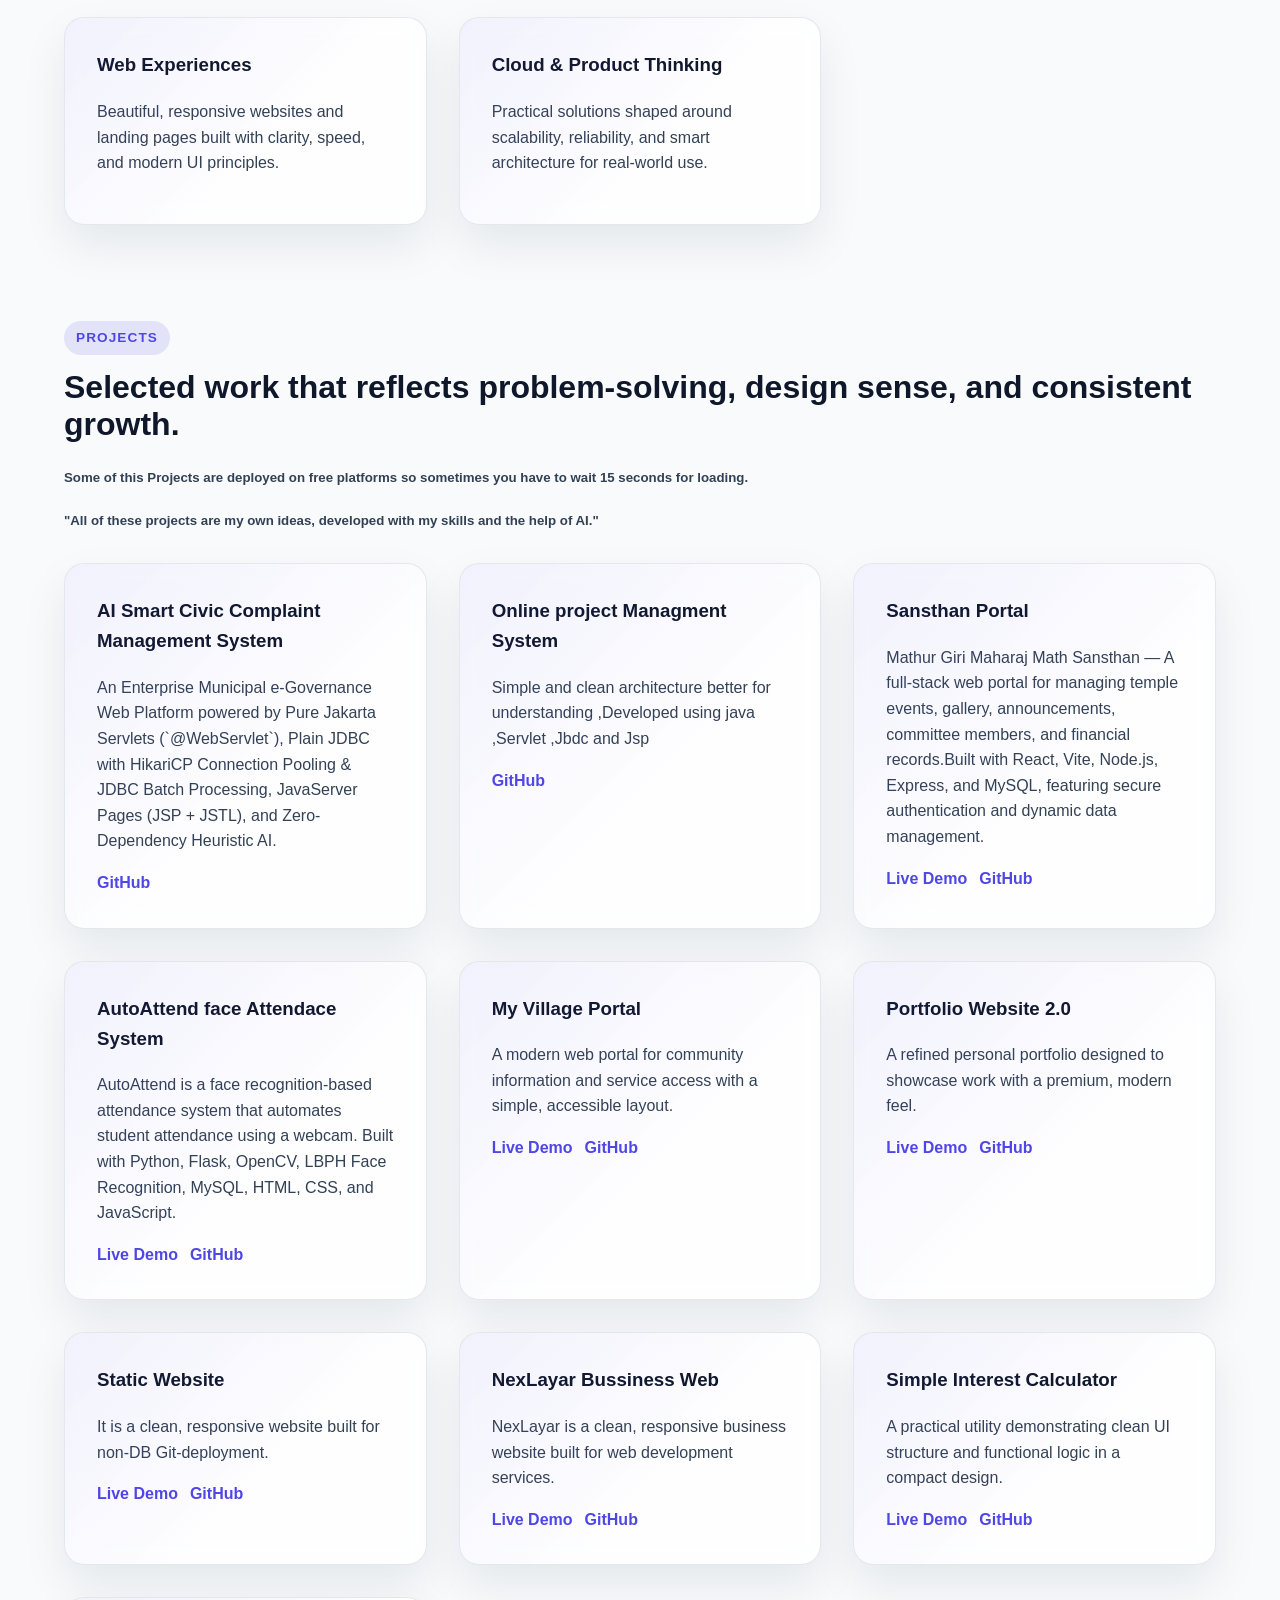
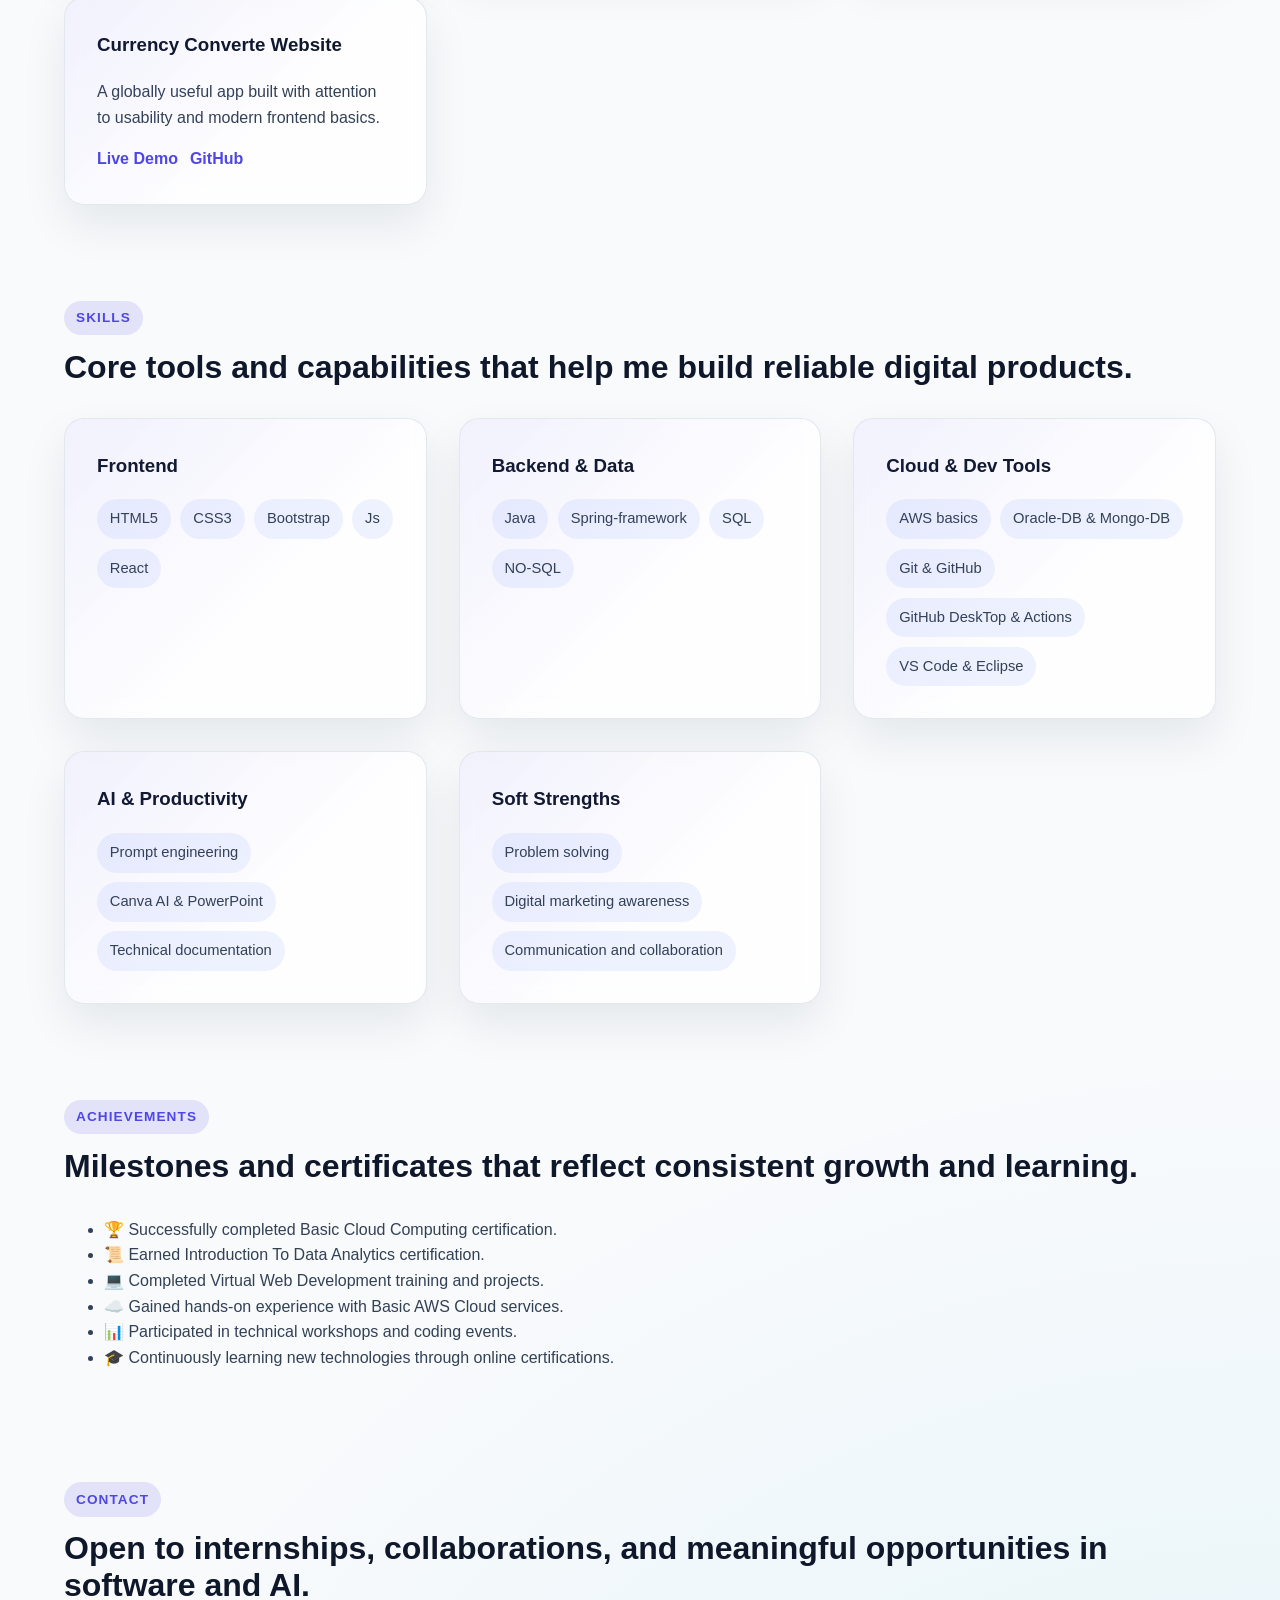
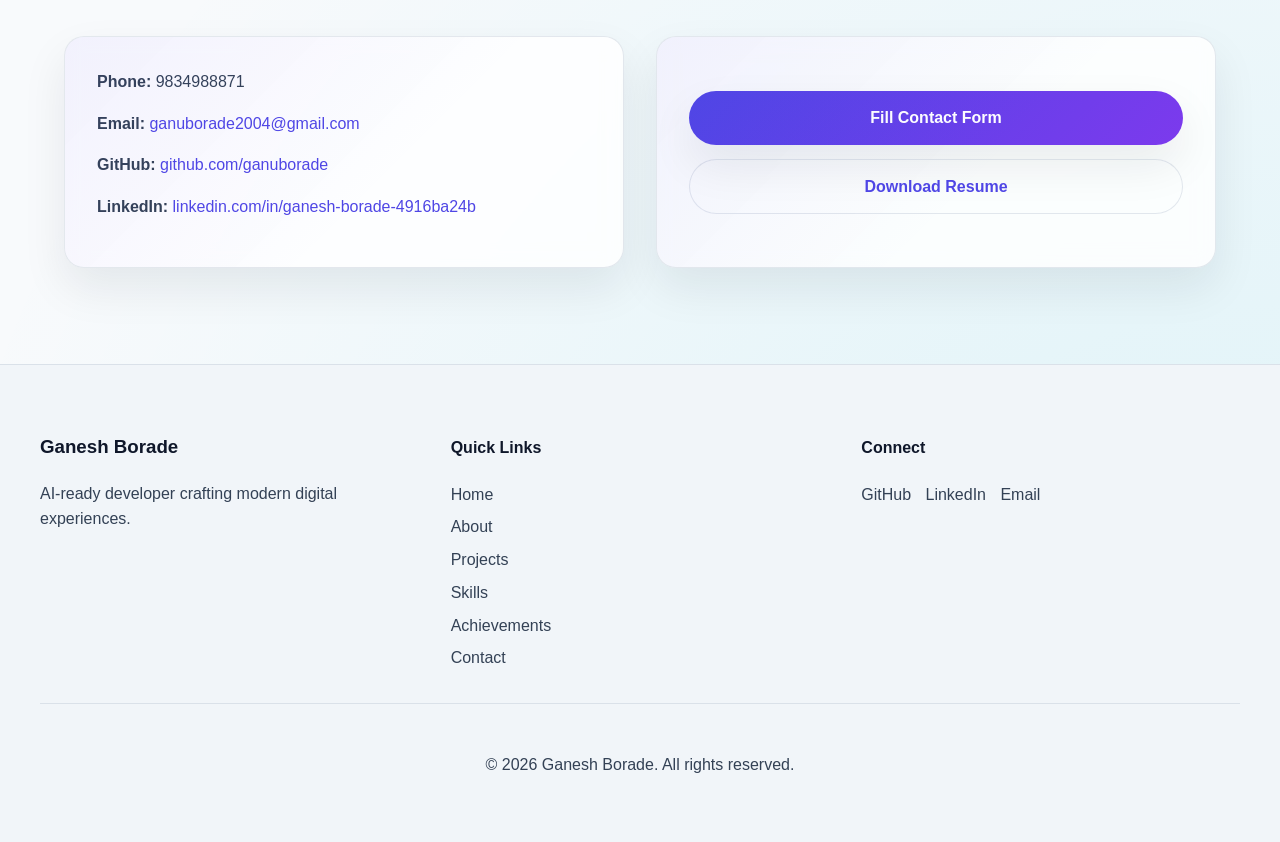
==== commit a0f5c034: "Update project count" ====
--- a/index.html
+++ b/index.html
@@ -49,11 +49,11 @@
                 </div>
                 <div class="hero__highlights">
                     <div class="stat-card">
-                        <strong>7+</strong>
+                        <strong>10+</strong>
                         <span>Projects built</span>
                     </div>
                     <div class="stat-card">
-                        <strong>6+</strong>
+                        <strong>8+</strong>
                         <span>Core strengths</span>
                     </div>
                     <div class="stat-card">
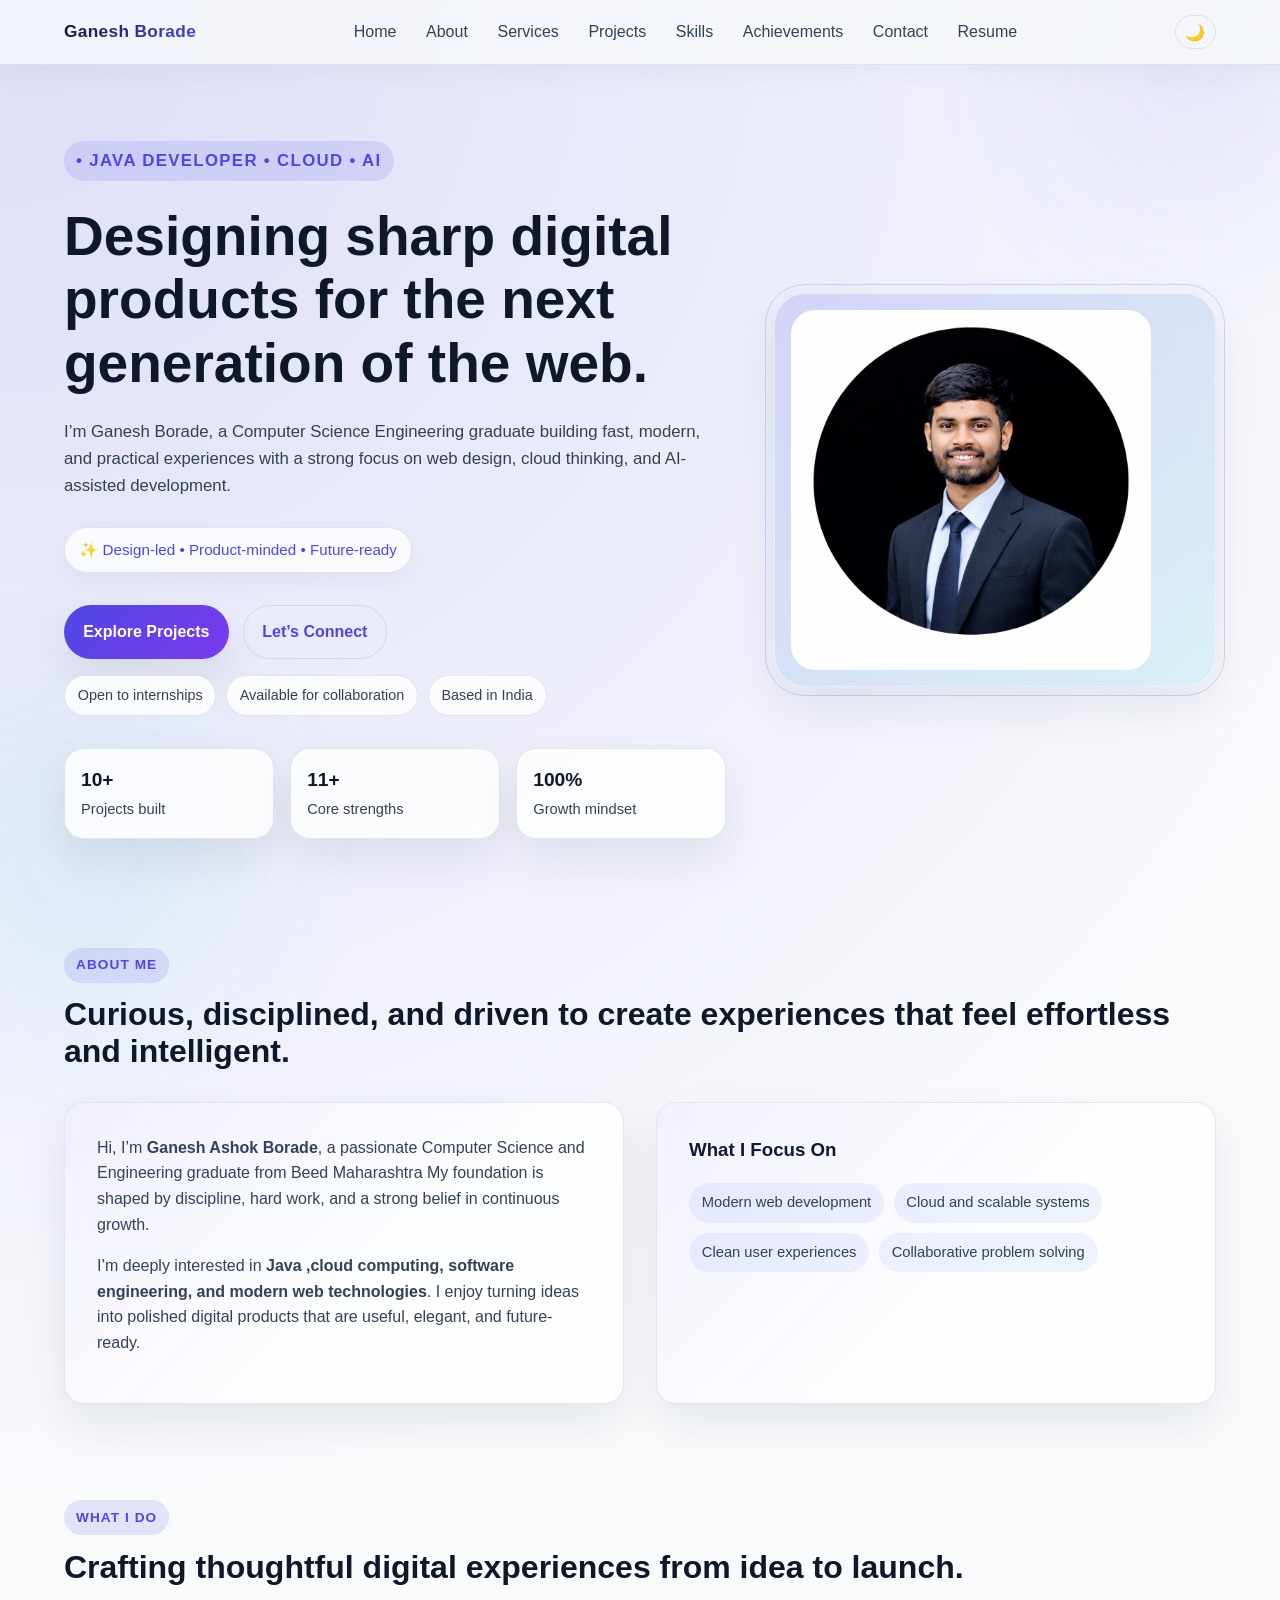
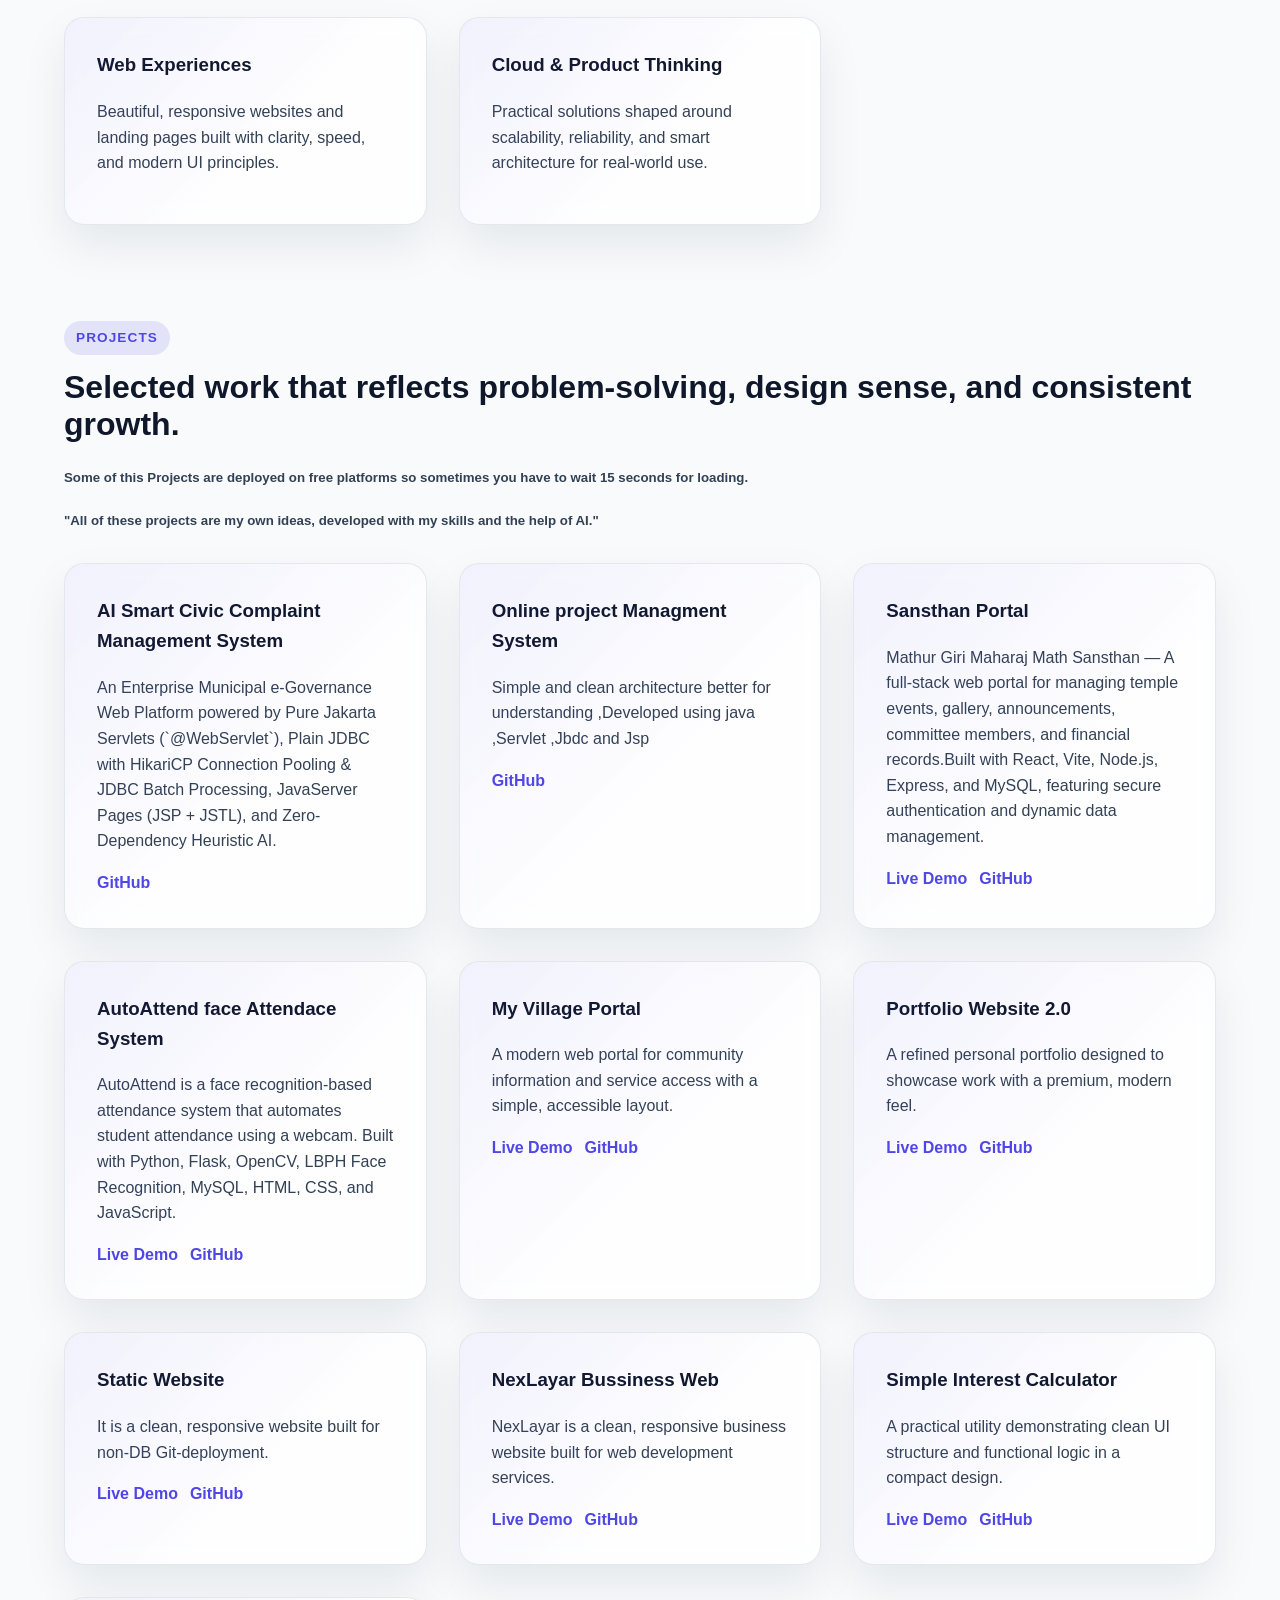
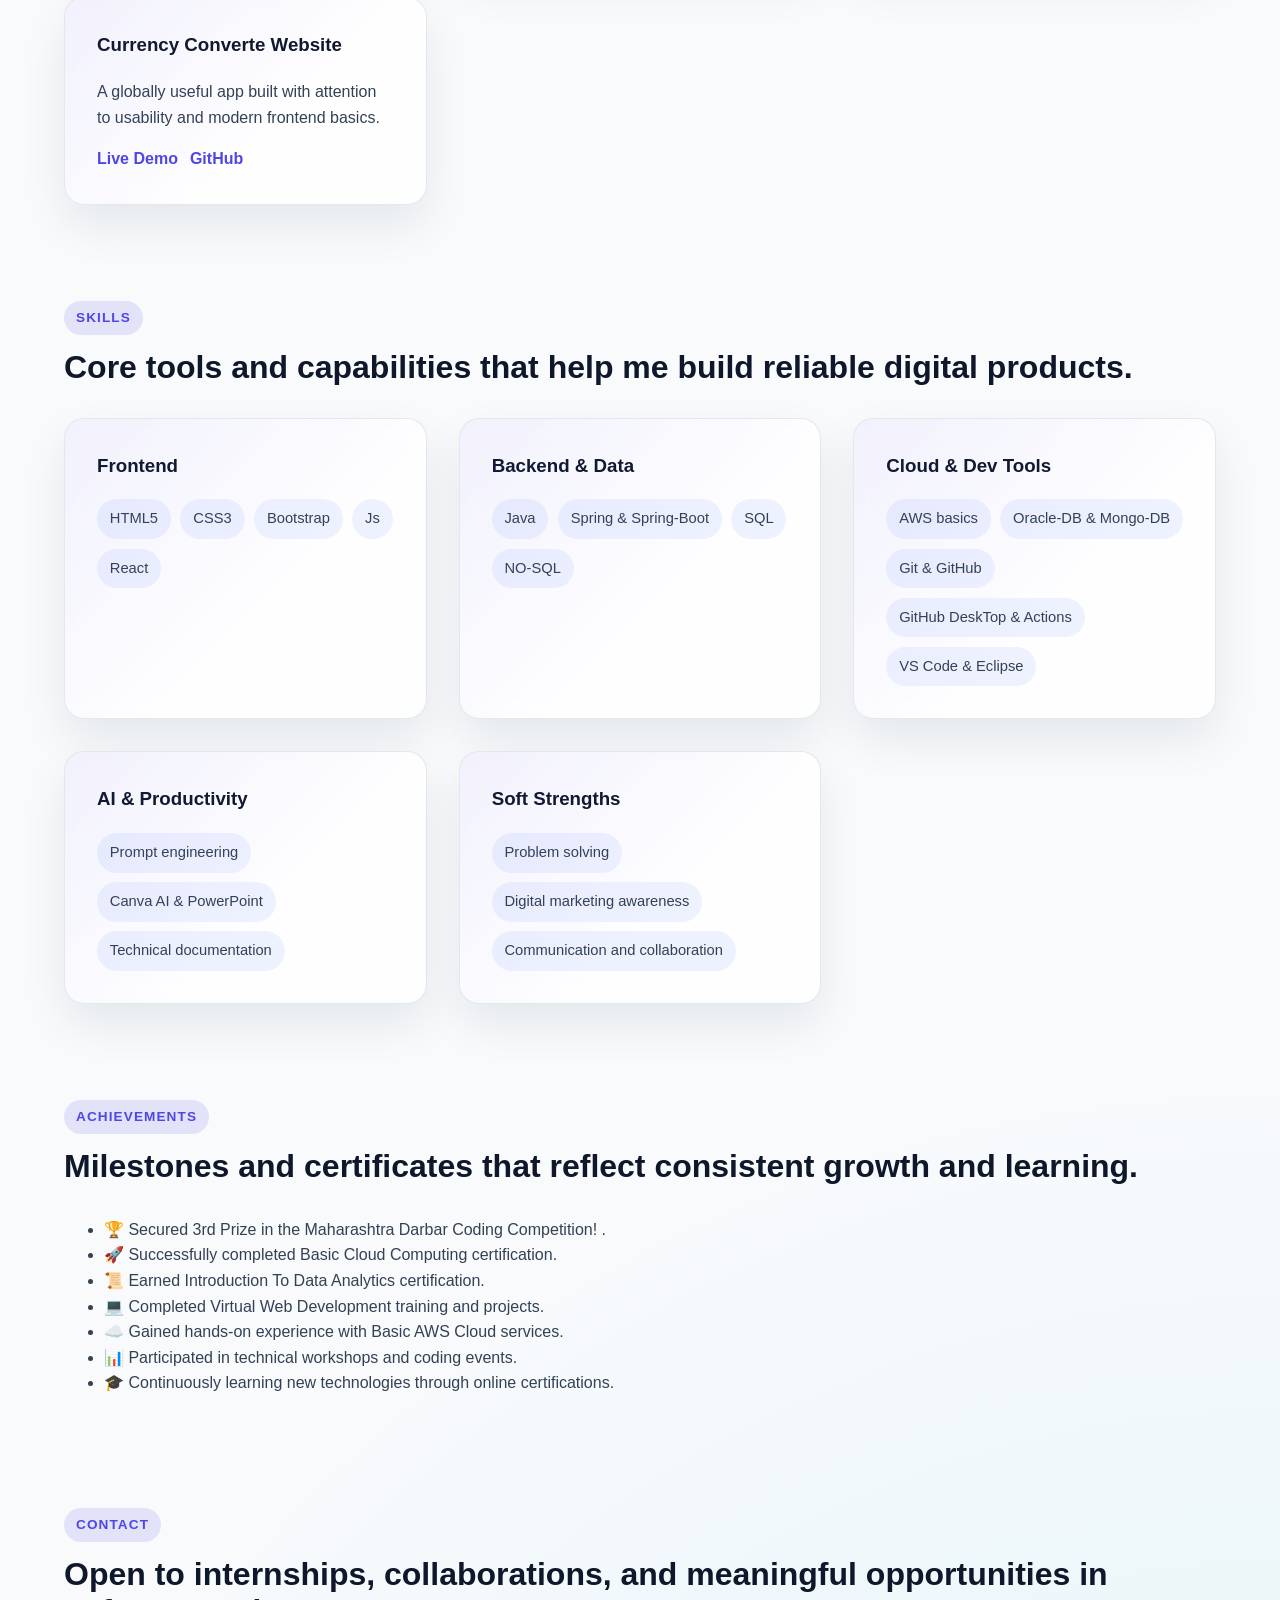
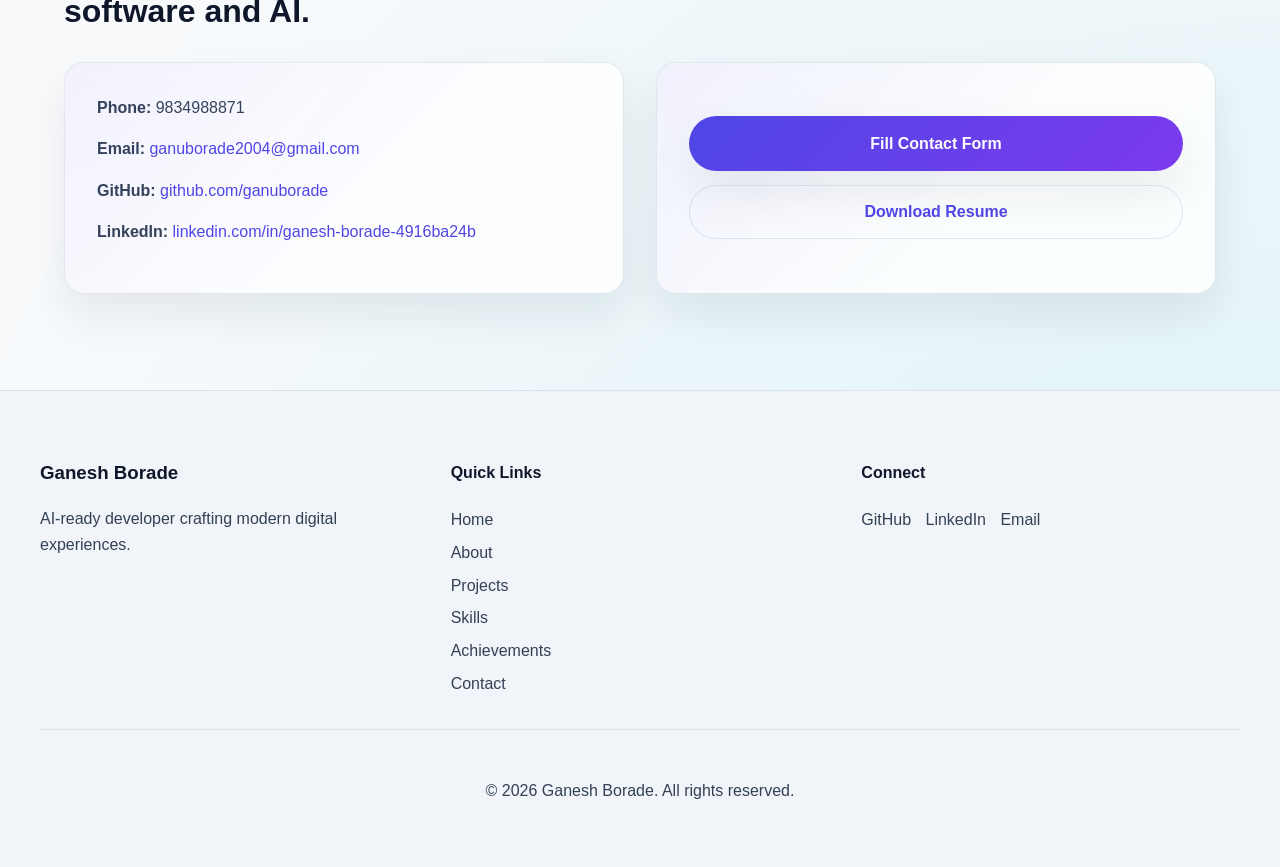
==== commit d41c6ee9: "new skills add" ====
--- a/index.html
+++ b/index.html
@@ -53,7 +53,7 @@
                         <span>Projects built</span>
                     </div>
                     <div class="stat-card">
-                        <strong>8+</strong>
+                        <strong>11+</strong>
                         <span>Core strengths</span>
                     </div>
                     <div class="stat-card">
@@ -235,7 +235,7 @@
                     <h3>Backend & Data</h3>
                     <ul class="skills-list">
                         <li>Java</li>
-                        <li>Spring-framework</li>
+                        <li>Spring & Spring-Boot</li>
                         <li>SQL</li>
                         <li>NO-SQL</li>
                         
@@ -278,7 +278,8 @@
         
             <div class="achievements-container">
                 <ul class="achievements-list">
-                    <li>🏆 Successfully completed Basic Cloud Computing certification.</li>
+                     <li>🏆 Secured 3rd Prize in the Maharashtra Darbar Coding Competition! .</li>
+                    <li>🚀 Successfully completed Basic Cloud Computing certification.</li>
                     <li>📜 Earned Introduction To Data Analytics certification.</li>
                     <li>💻 Completed Virtual Web Development training and projects.</li>
                     <li>☁️ Gained hands-on experience with Basic AWS Cloud services.</li>
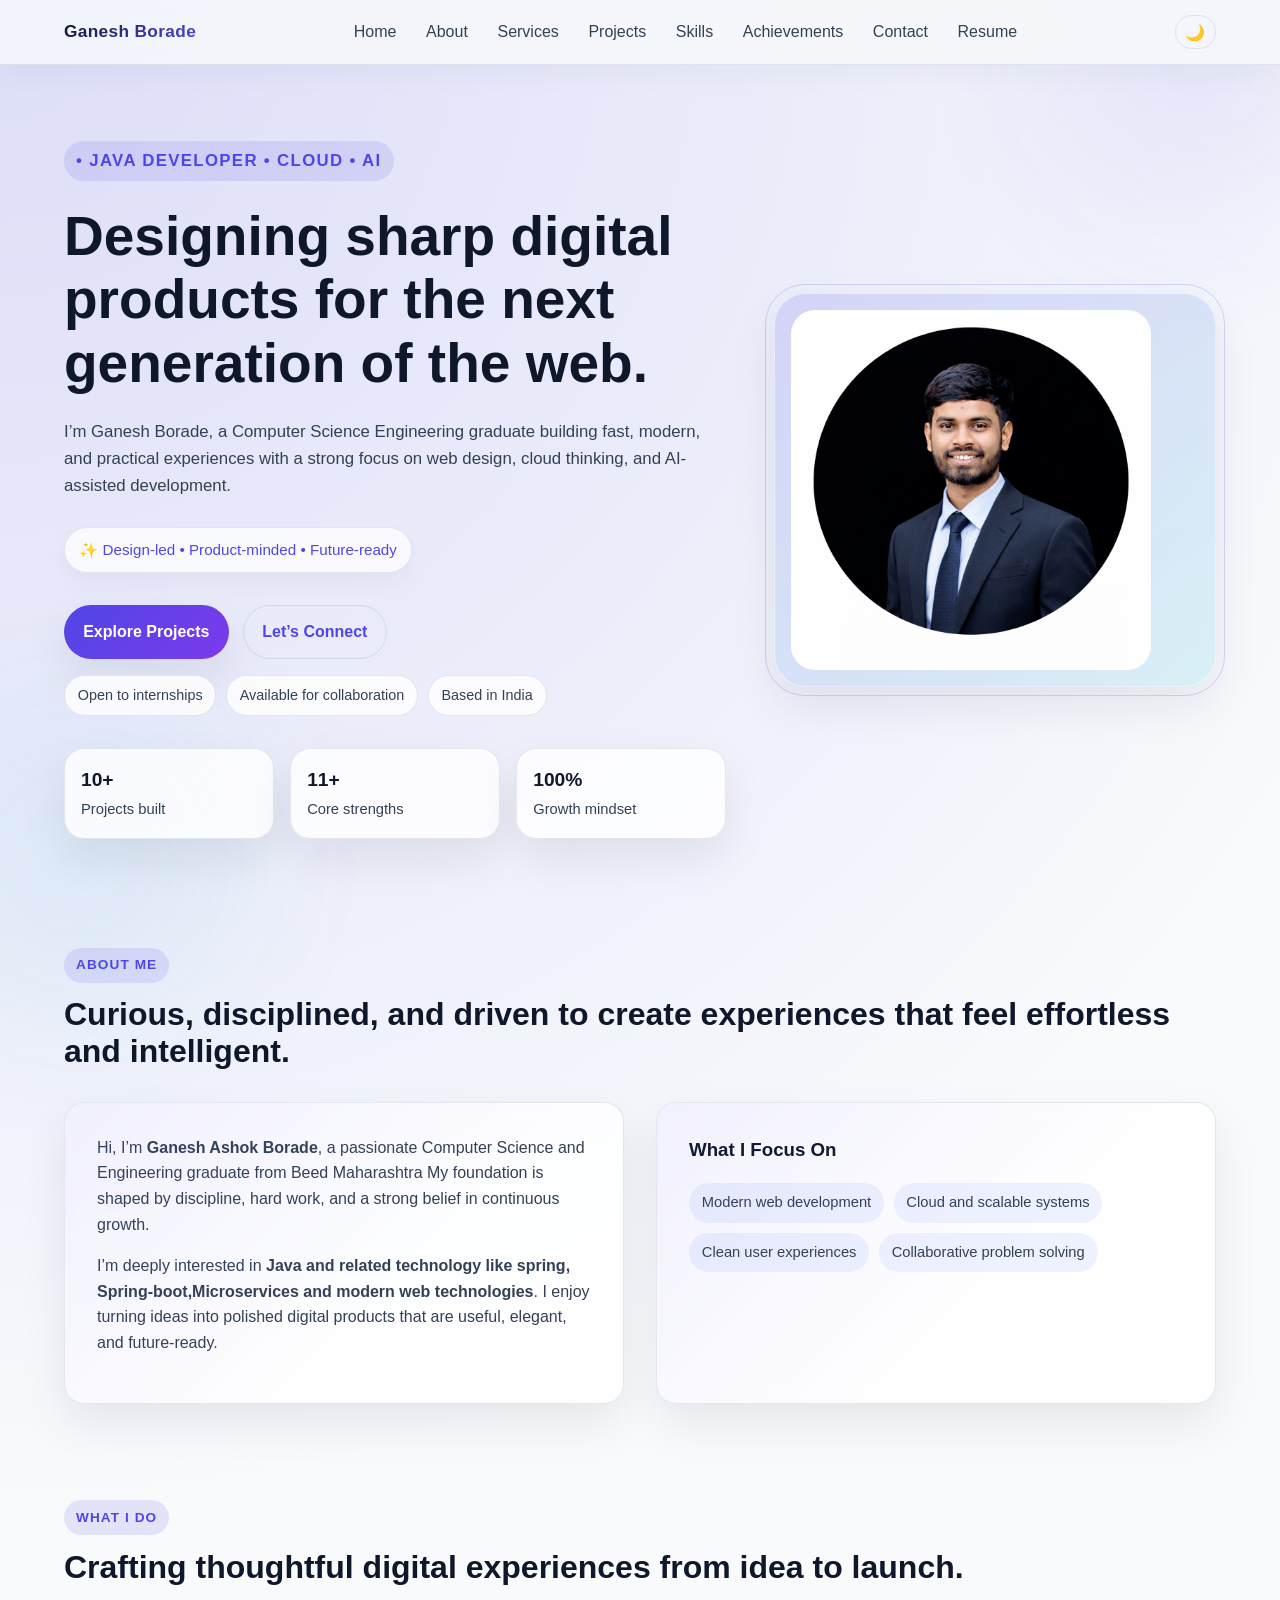
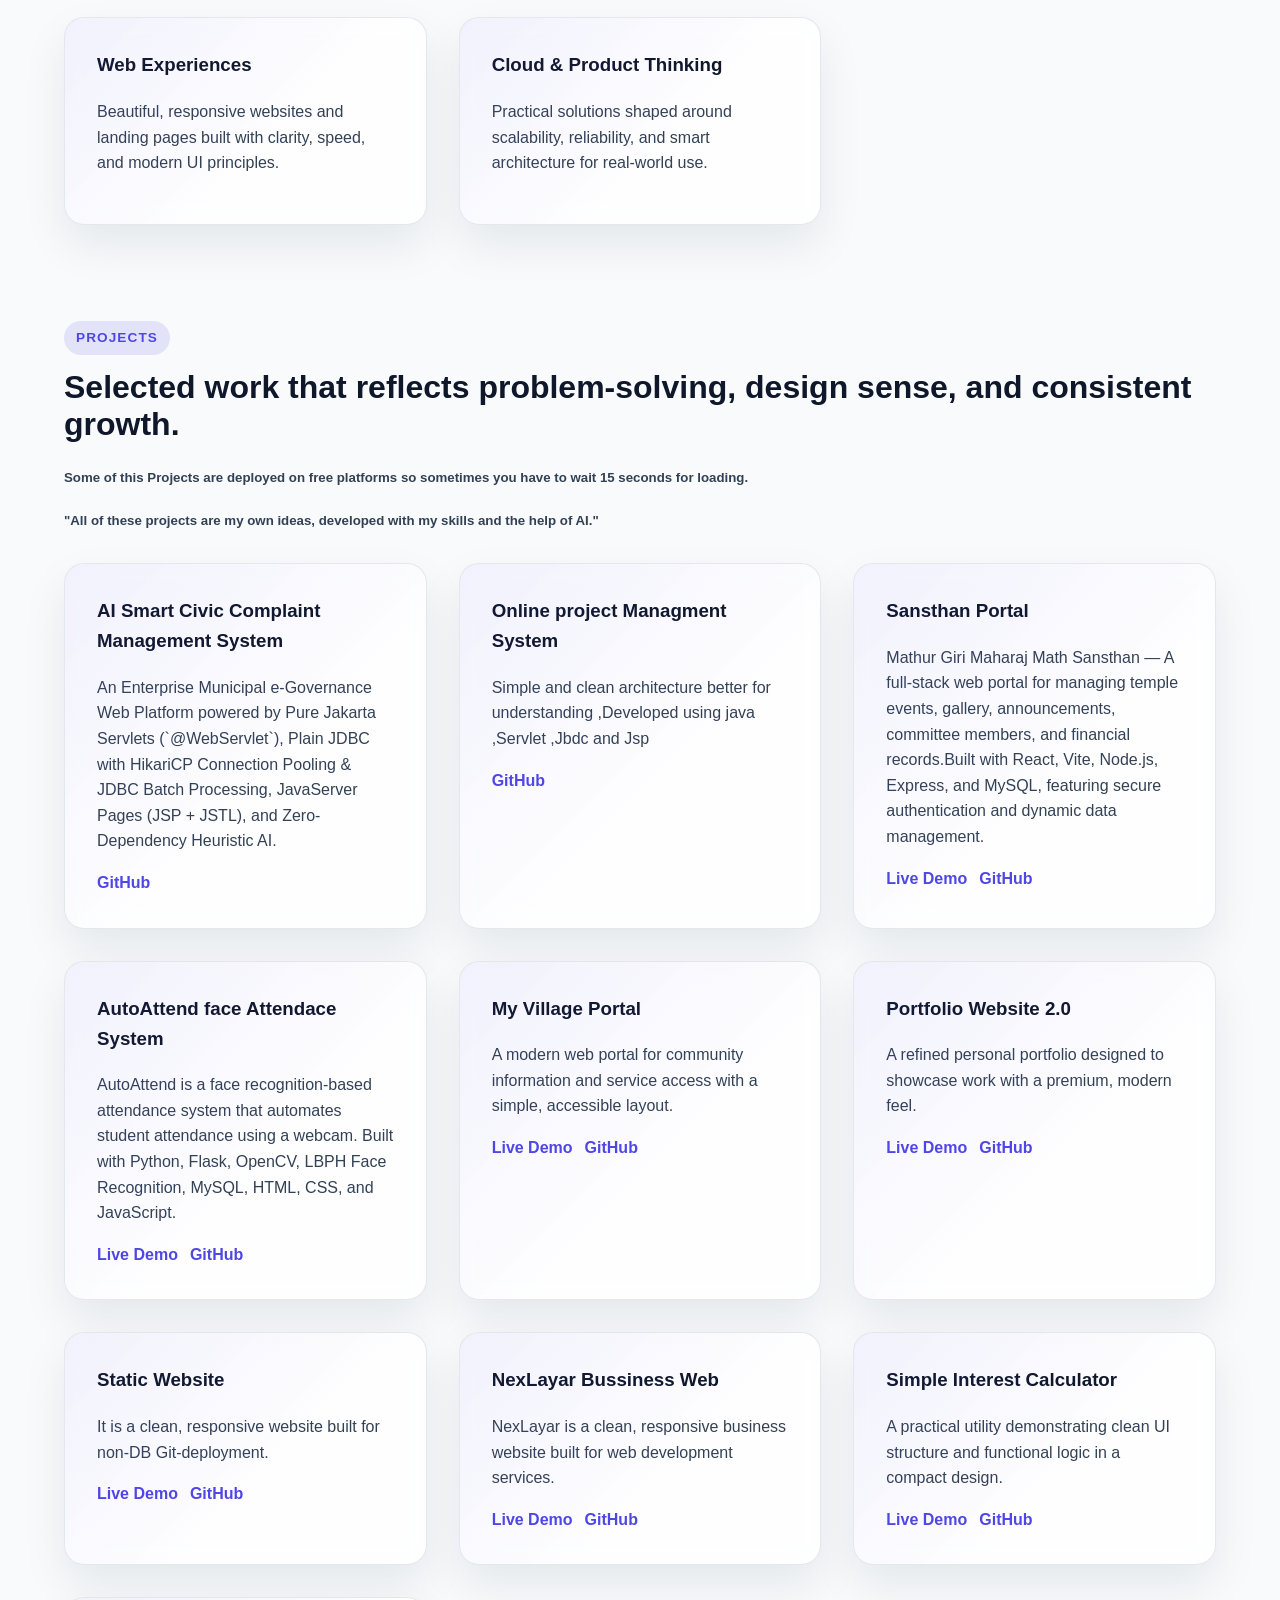
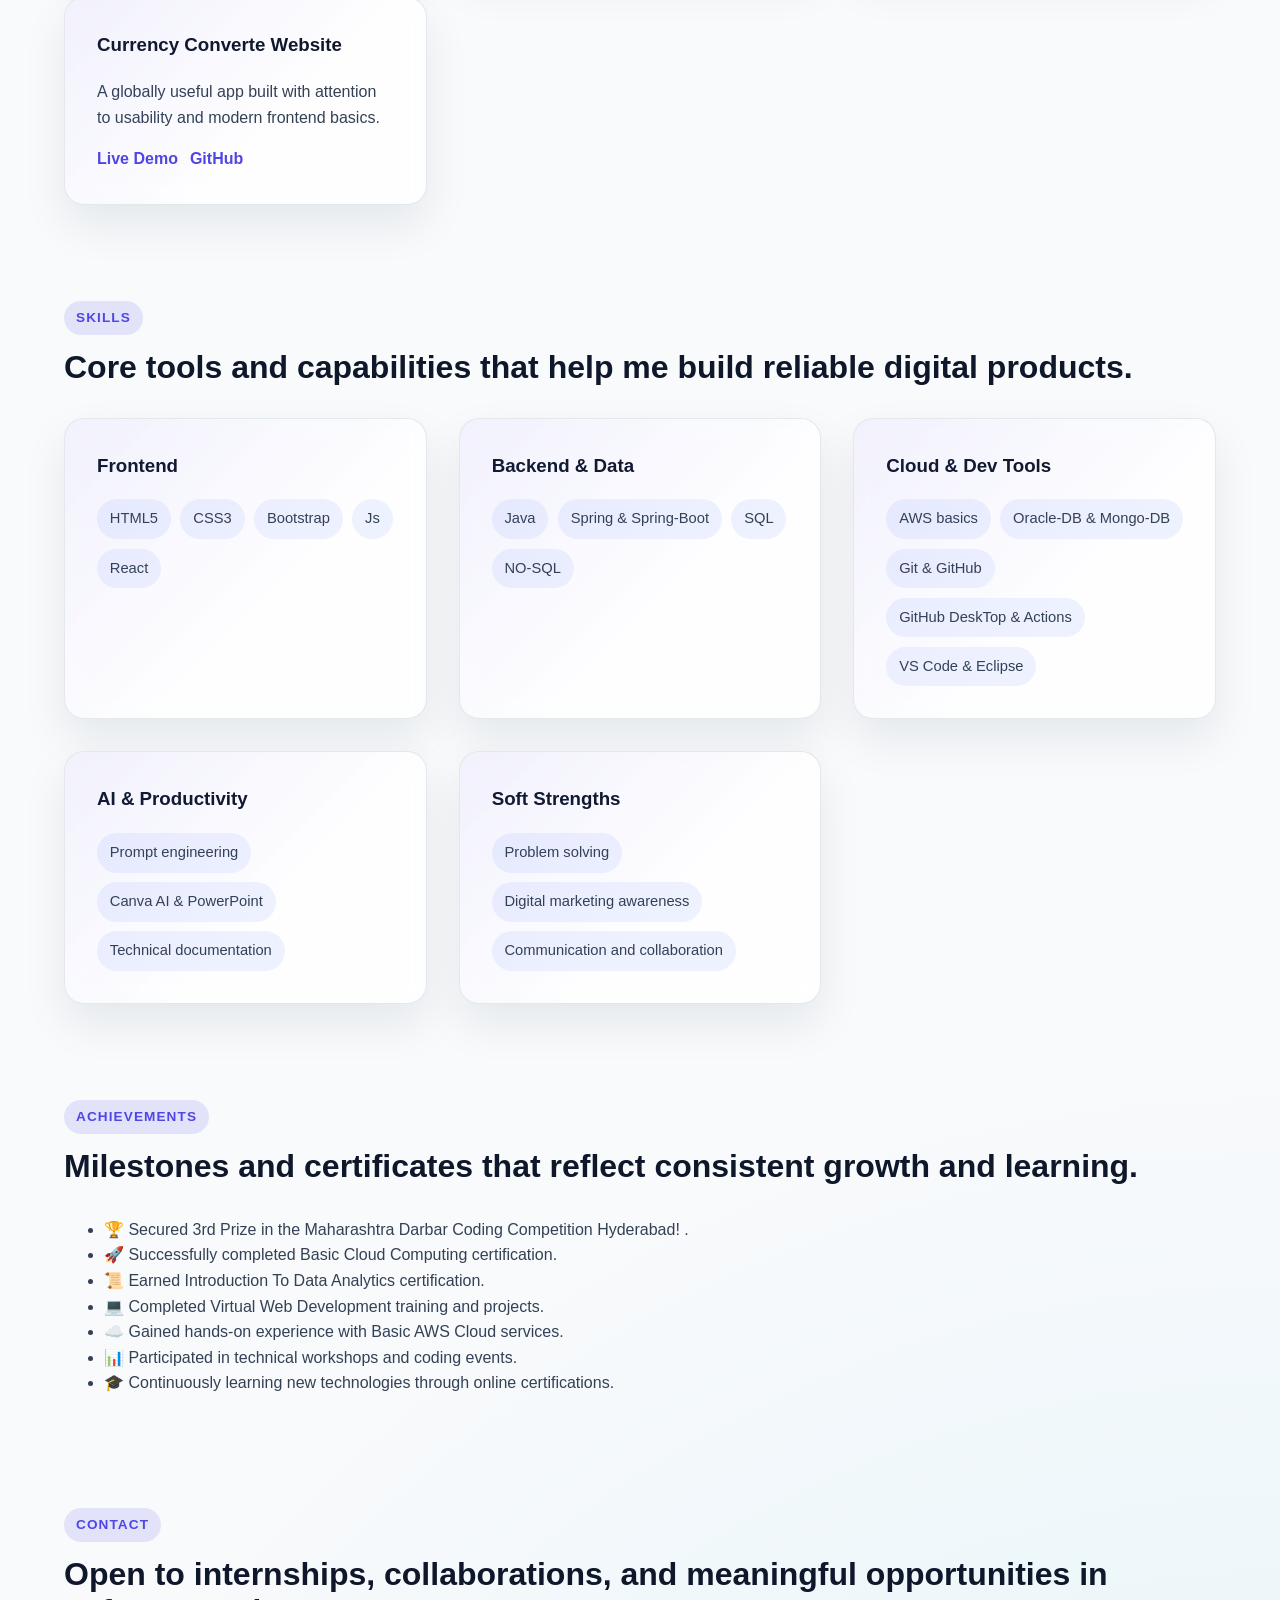
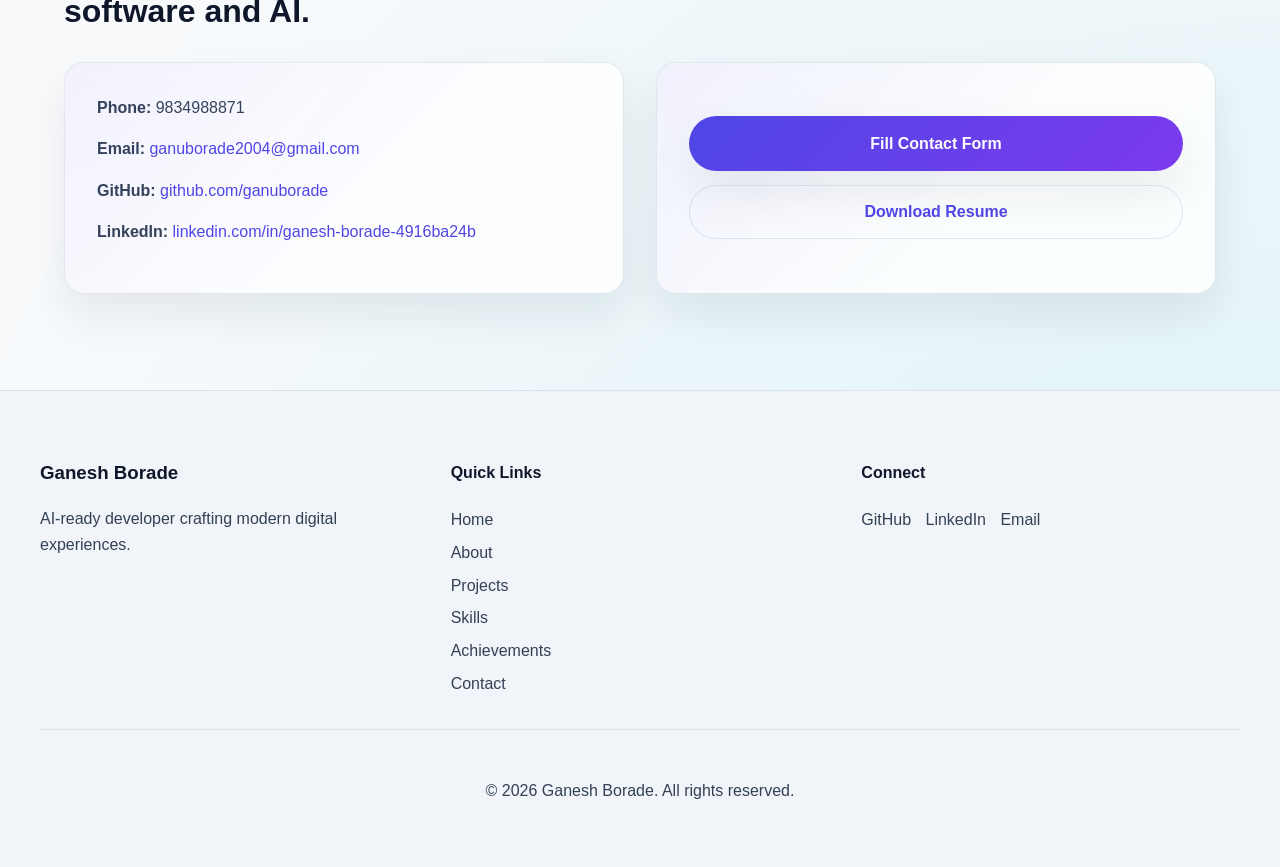
==== commit c55617de: "Update summry" ====
--- a/index.html
+++ b/index.html
@@ -76,8 +76,8 @@
             </div>
             <div class="about__grid">
                 <div class="card">
-                    <p>Hi, I’m <strong>Ganesh Ashok Borade</strong>, a passionate Computer Science and Engineering graduate from  Beed Maharashtra My foundation is shaped by discipline, hard work, and a strong belief in continuous growth.</p>
-                    <p>I’m deeply interested in <strong>Java ,cloud computing, software engineering, and modern web technologies</strong>. I enjoy turning ideas into polished digital products that are useful, elegant, and future-ready.</p>
+                    <p>Hi, I’m <strong>Ganesh Ashok Borade</strong>, a passionate Computer Science and Engineering graduate from Beed Maharashtra My foundation is shaped by discipline, hard work, and a strong belief in continuous growth.</p>
+                    <p>I’m deeply interested in <strong>Java and related technology like spring, Spring-boot,Microservices and modern web technologies</strong>. I enjoy turning ideas into polished digital products that are useful, elegant, and future-ready.</p>
                 </div>
                 <div class="card">
                     <h3>What I Focus On</h3>
@@ -278,7 +278,7 @@
         
             <div class="achievements-container">
                 <ul class="achievements-list">
-                     <li>🏆 Secured 3rd Prize in the Maharashtra Darbar Coding Competition! .</li>
+                     <li>🏆 Secured 3rd Prize in the Maharashtra Darbar Coding Competition Hyderabad! .</li>
                     <li>🚀 Successfully completed Basic Cloud Computing certification.</li>
                     <li>📜 Earned Introduction To Data Analytics certification.</li>
                     <li>💻 Completed Virtual Web Development training and projects.</li>
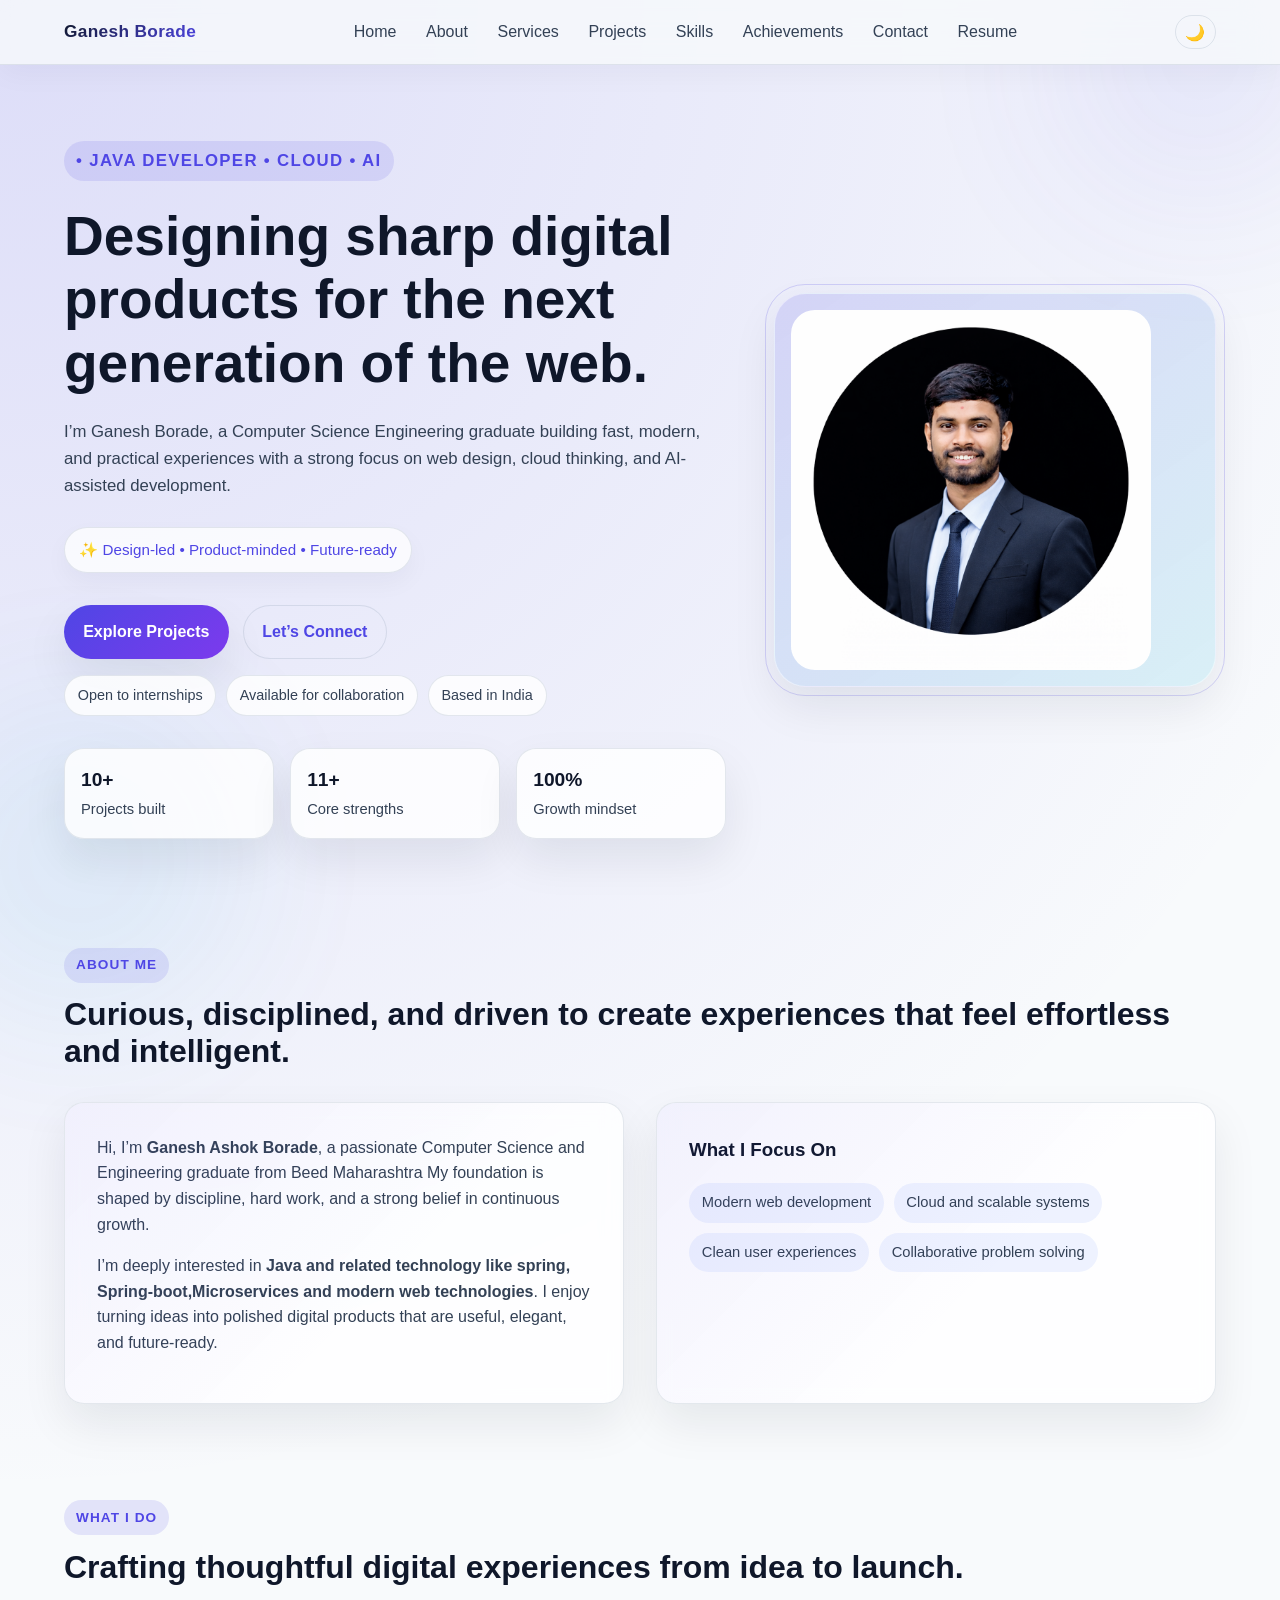
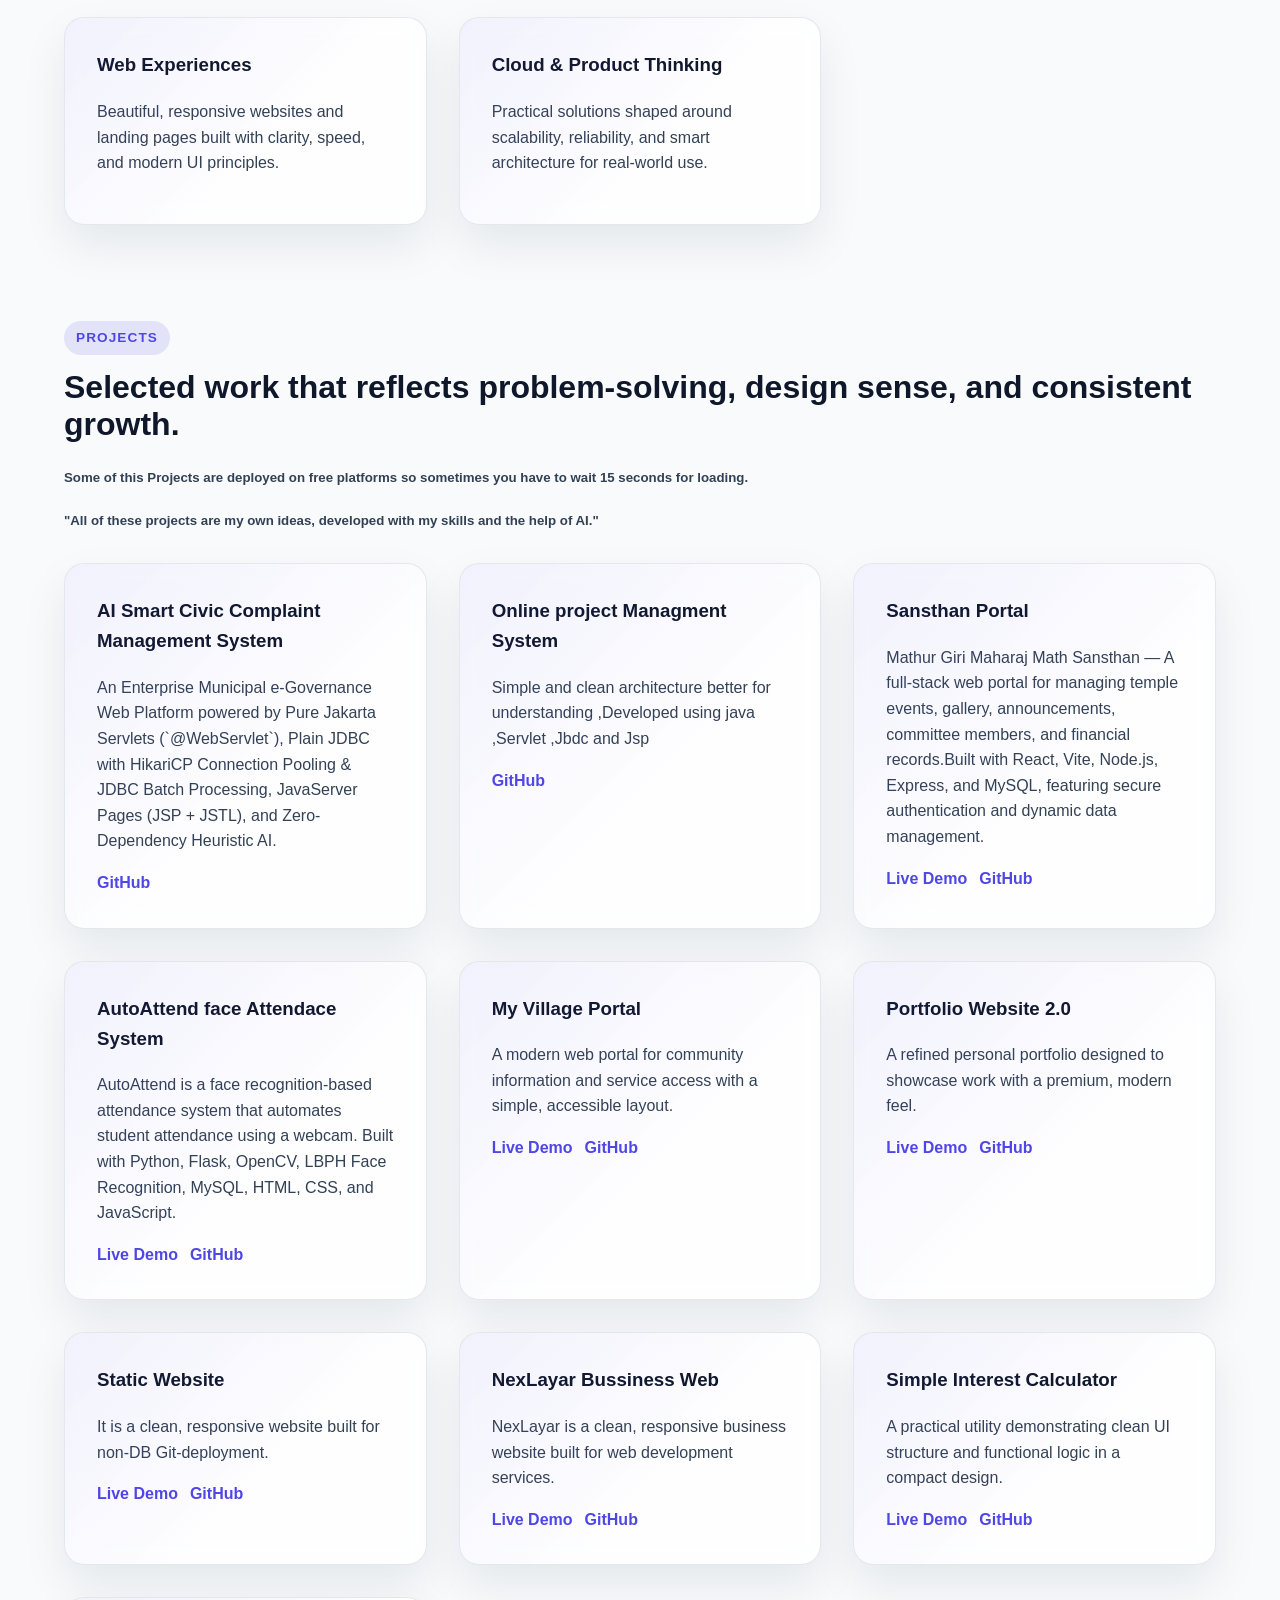
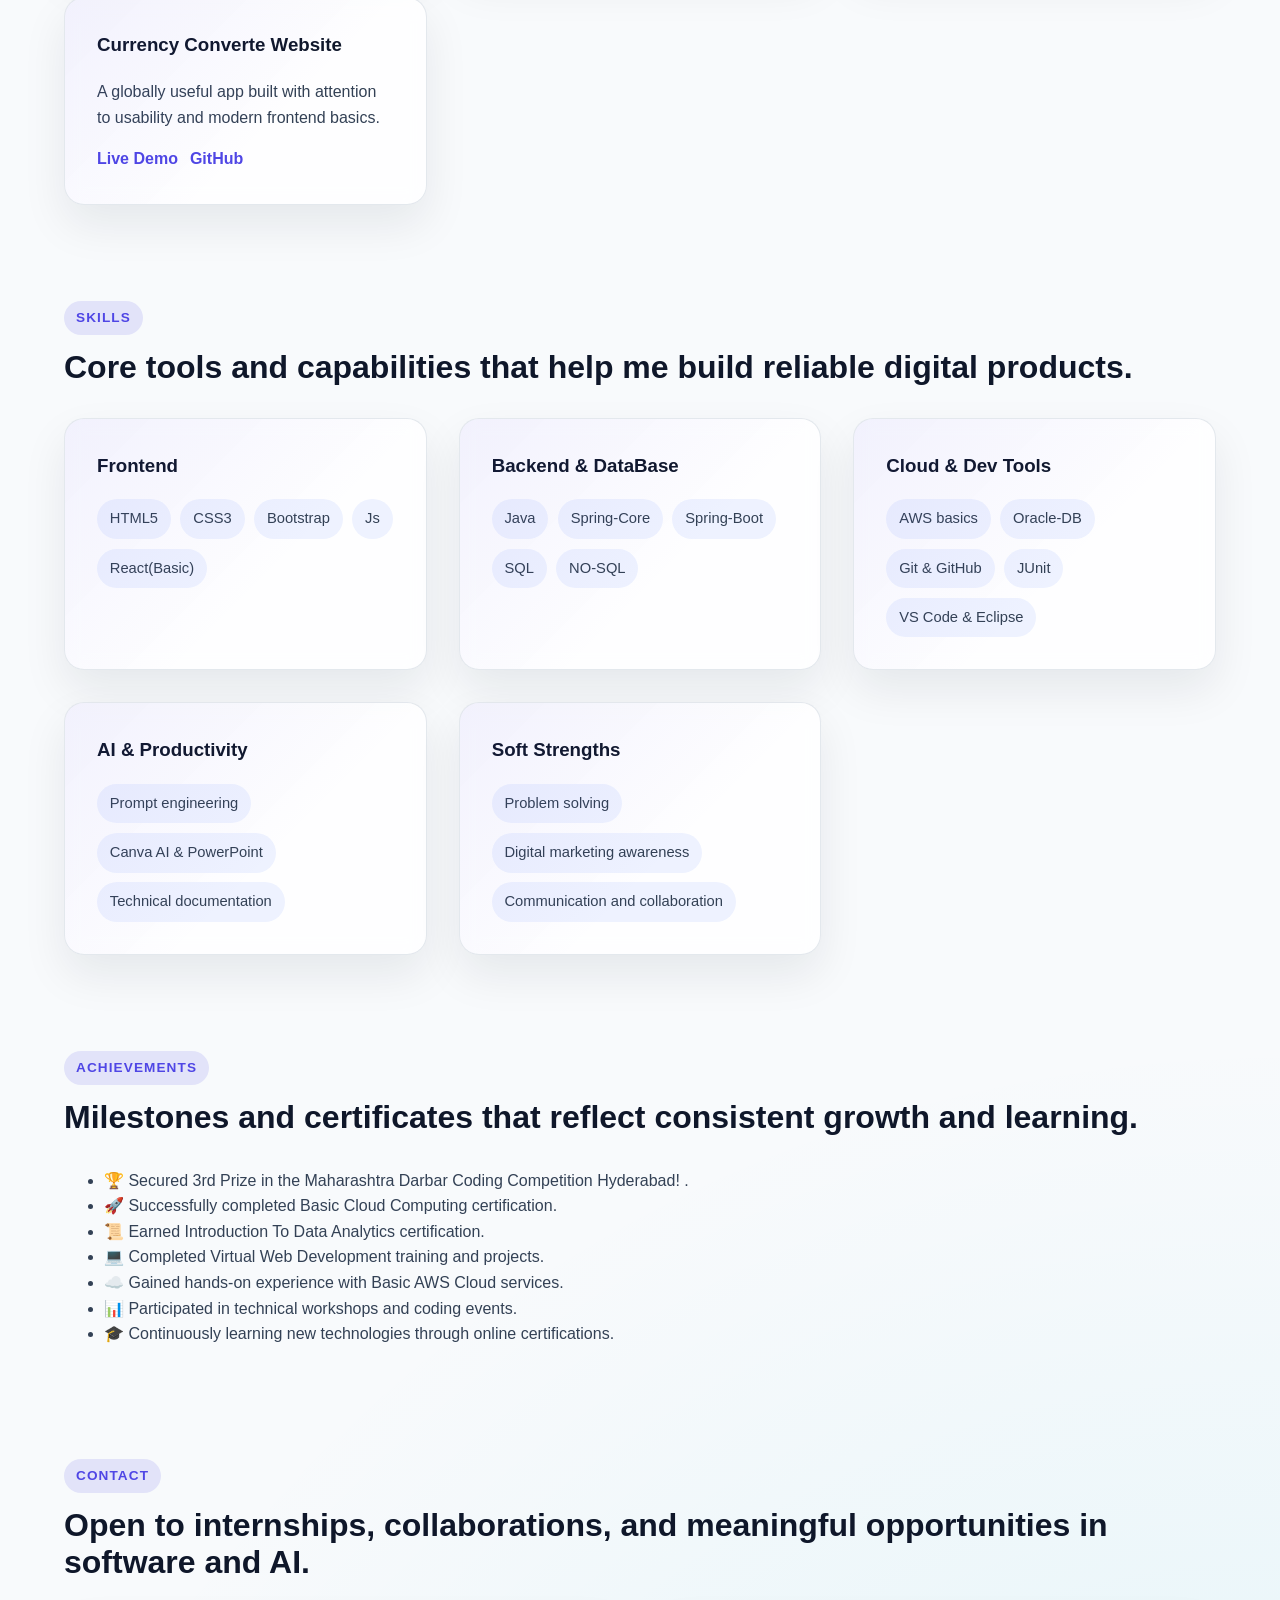
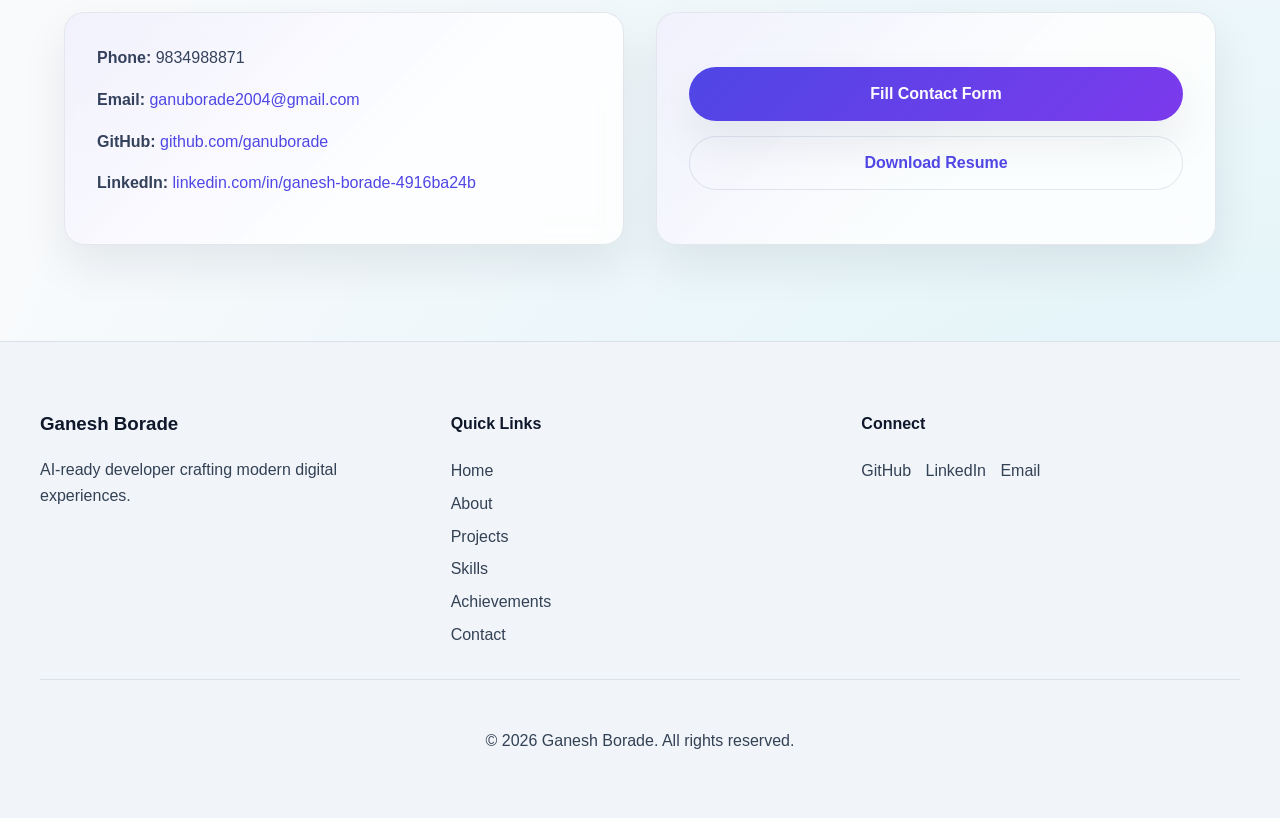
==== commit a1e57250: "new skills add" ====
--- a/index.html
+++ b/index.html
@@ -227,15 +227,16 @@
                         <li>CSS3</li>
                          <li>Bootstrap</li>
                         <li>Js</li>
-                        <li>React</li>
+                        <li>React(Basic)</li>
                        
                     </ul>
                 </div>
                 <div class="card">
-                    <h3>Backend & Data</h3>
+                    <h3>Backend & DataBase</h3>
                     <ul class="skills-list">
                         <li>Java</li>
-                        <li>Spring & Spring-Boot</li>
+                        <li>Spring-Core</li>
+                        <li>Spring-Boot</li>
                         <li>SQL</li>
                         <li>NO-SQL</li>
                         
@@ -245,9 +246,9 @@
                     <h3>Cloud & Dev Tools</h3>
                     <ul class="skills-list">
                         <li>AWS basics</li>
-                        <li>Oracle-DB & Mongo-DB</li>
+                        <li>Oracle-DB </li>
                         <li>Git & GitHub</li>
-                        <li>GitHub DeskTop & Actions</li>
+                        <li>JUnit</li>
                         <li>VS Code & Eclipse</li>
                     </ul>
                 </div>
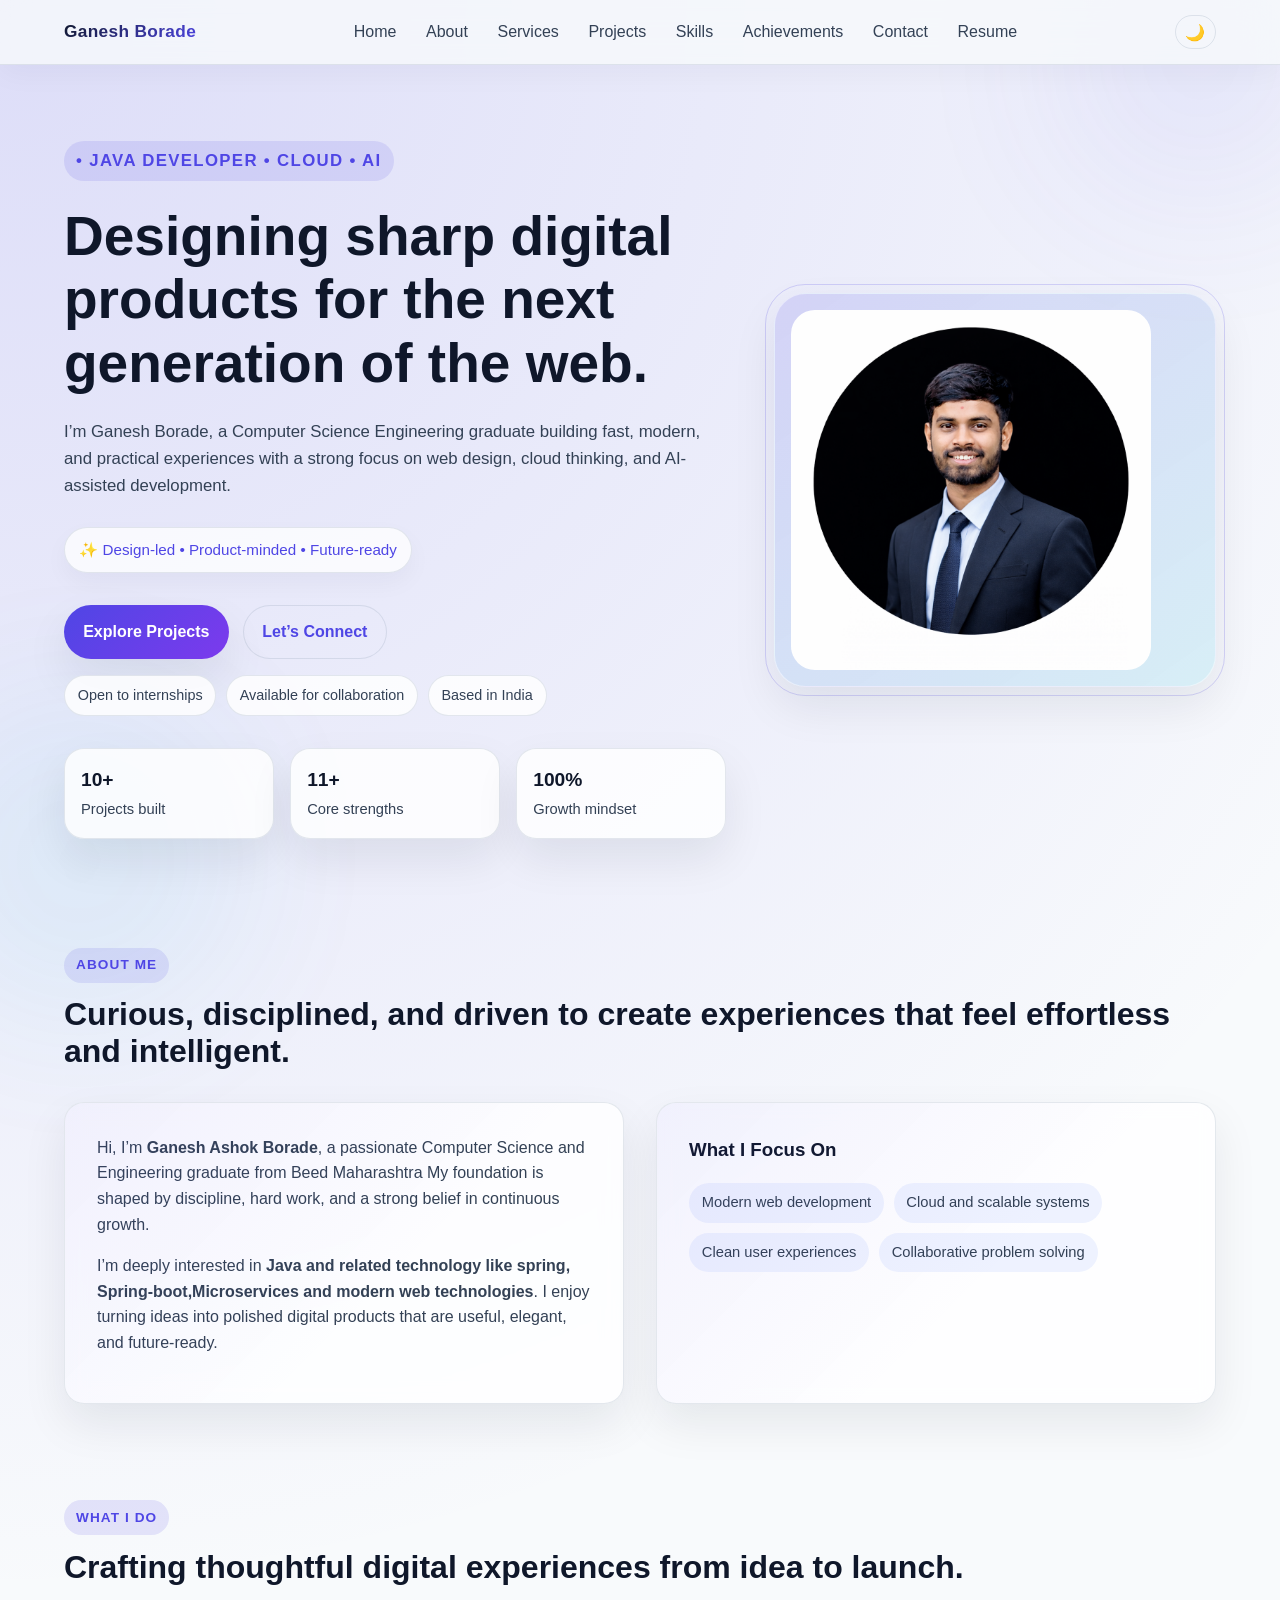
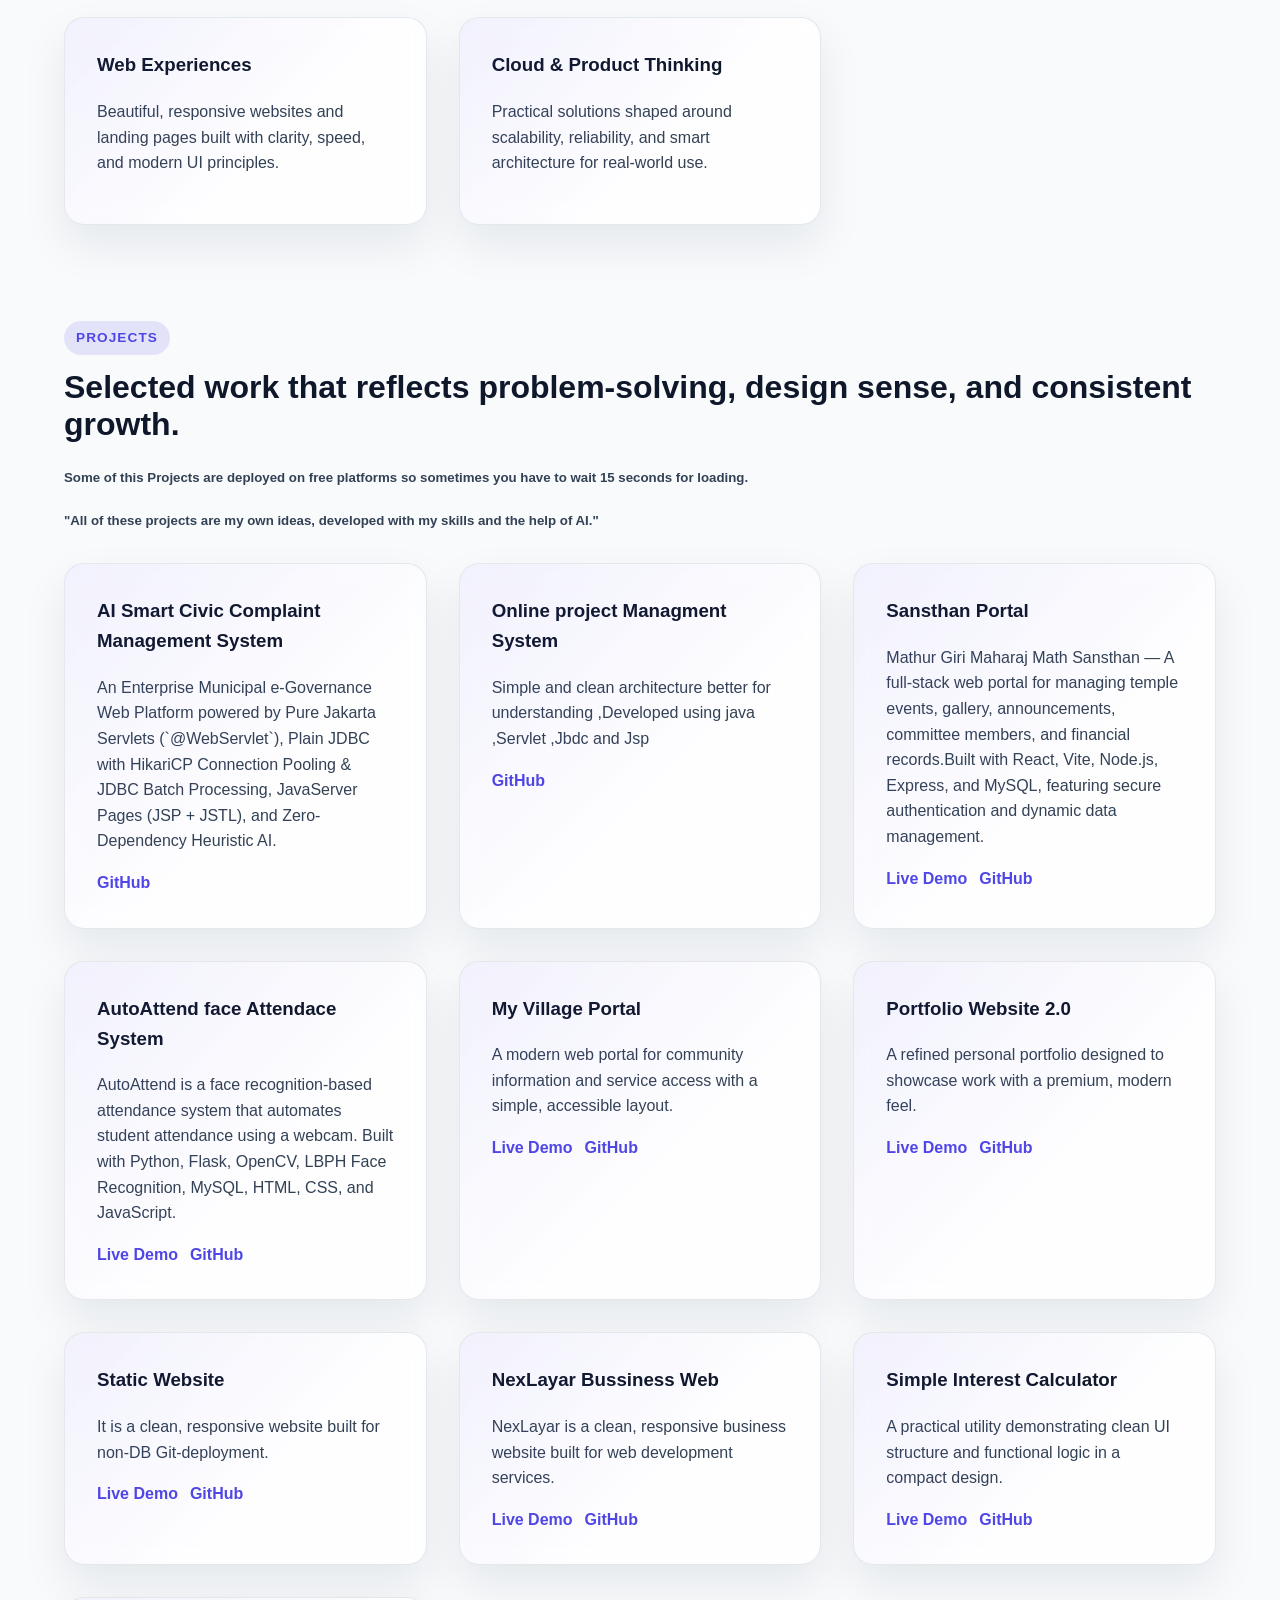
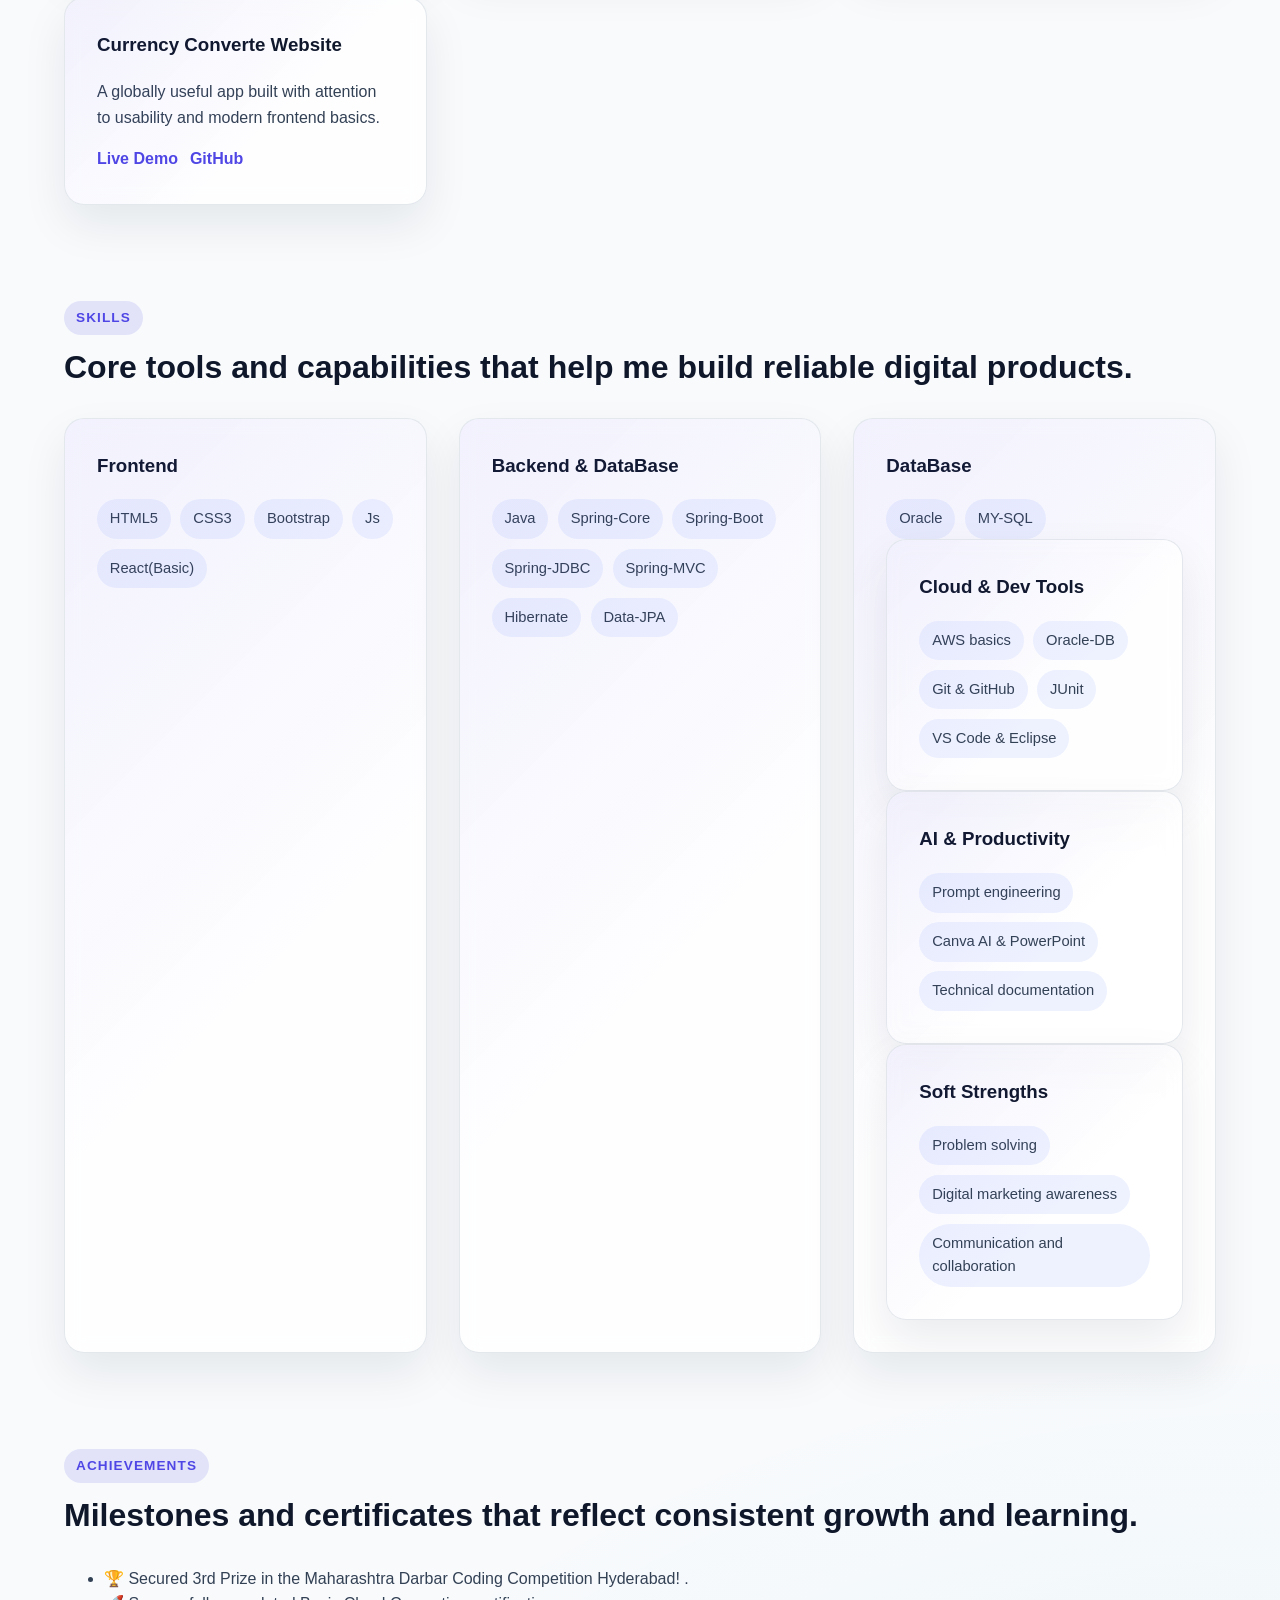
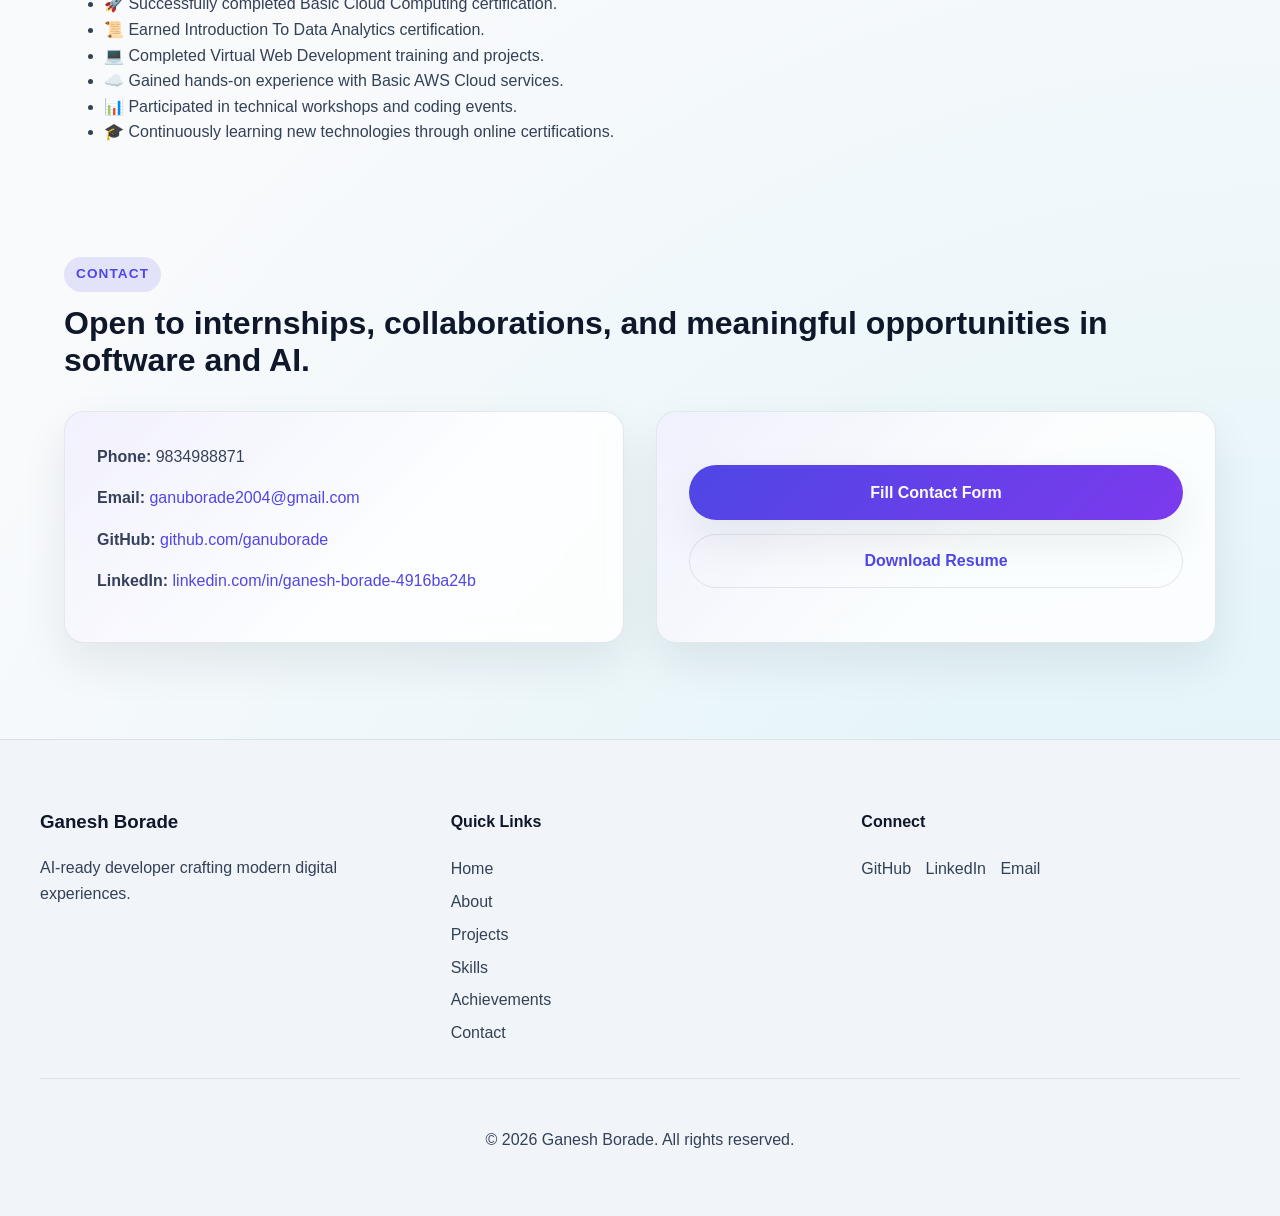
==== commit 80117b47: "new skills added" ====
--- a/index.html
+++ b/index.html
@@ -237,11 +237,20 @@
                         <li>Java</li>
                         <li>Spring-Core</li>
                         <li>Spring-Boot</li>
-                        <li>SQL</li>
-                        <li>NO-SQL</li>
+                        <li>Spring-JDBC</li>
+                        <li>Spring-MVC</li>
+                        <li>Hibernate</li>
+                        <li>Data-JPA</li>
                         
                     </ul>
                 </div>
+                <div class="card">
+                    <h3>DataBase</h3>
+                    <ul class="skills-list">
+                        <li>Oracle</li>
+                        <li>MY-SQL</li>
+                        
+                    </ul>
                 <div class="card">
                     <h3>Cloud & Dev Tools</h3>
                     <ul class="skills-list">
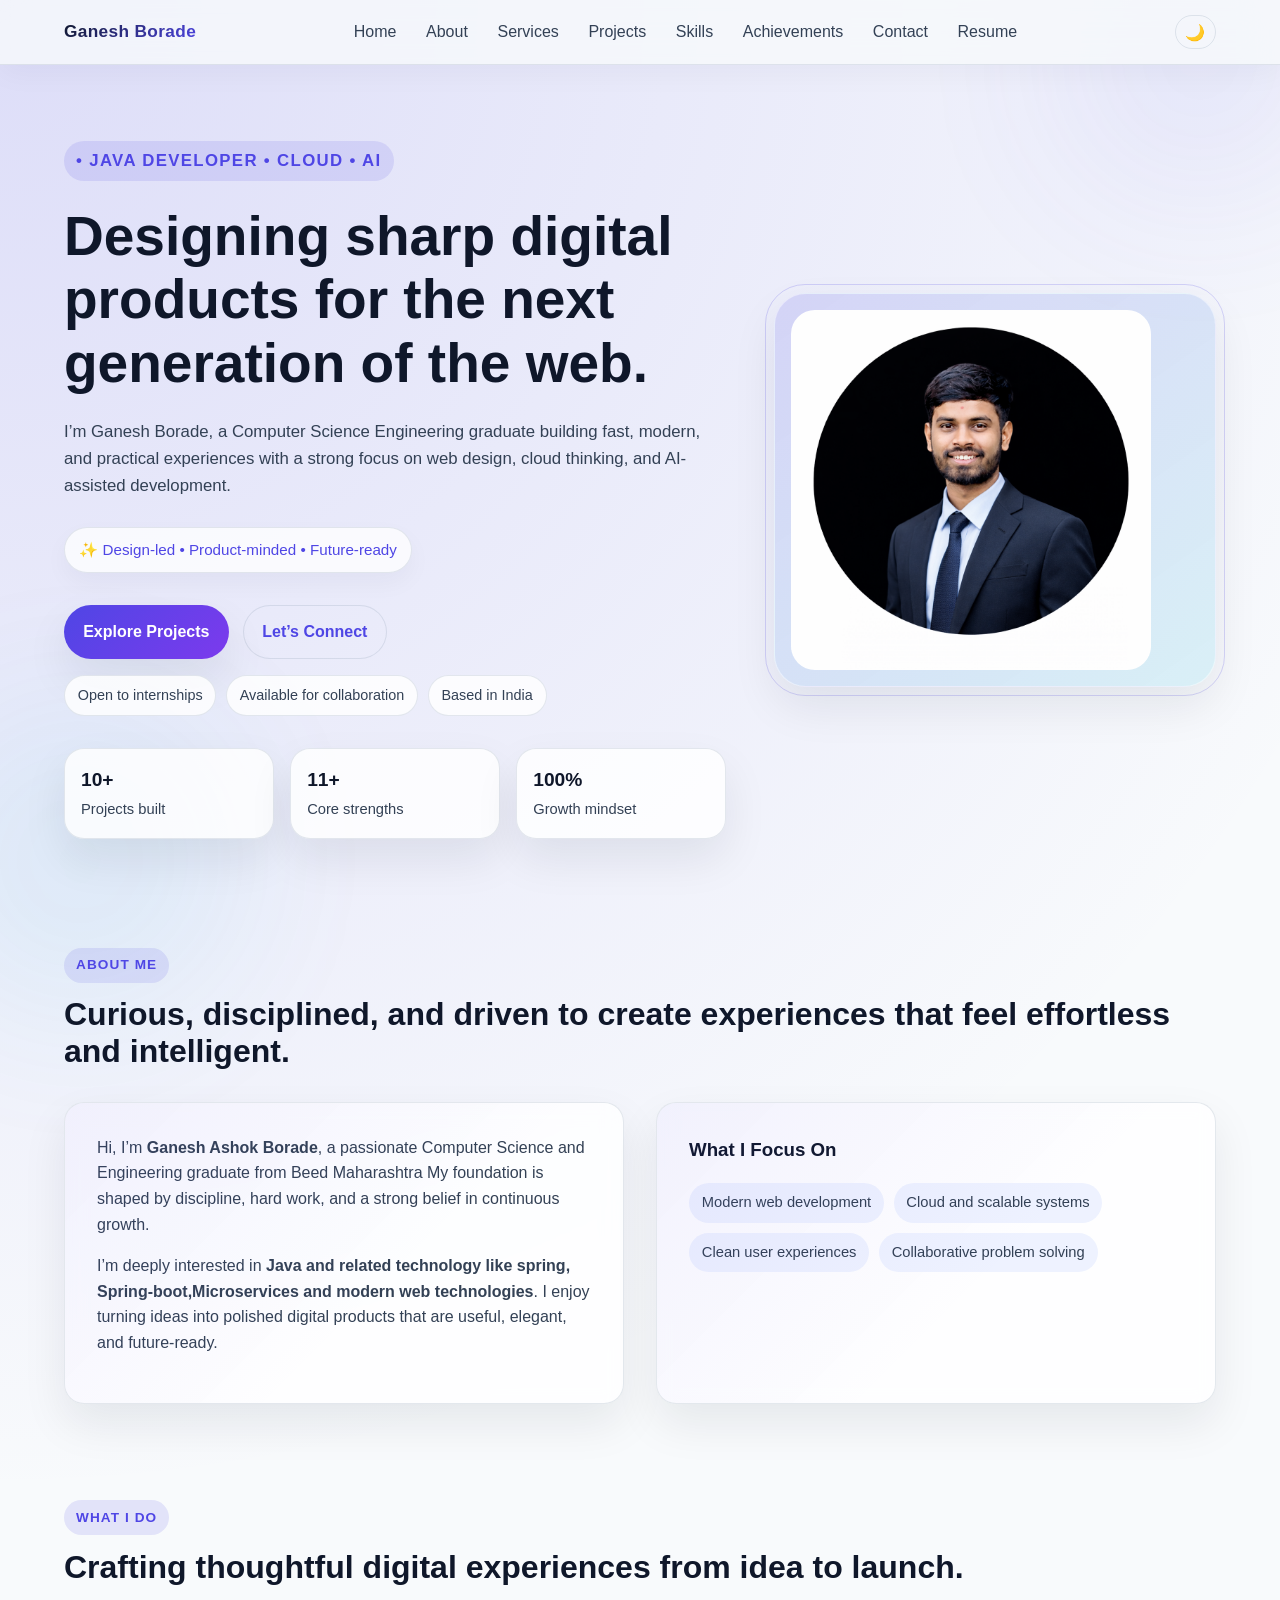
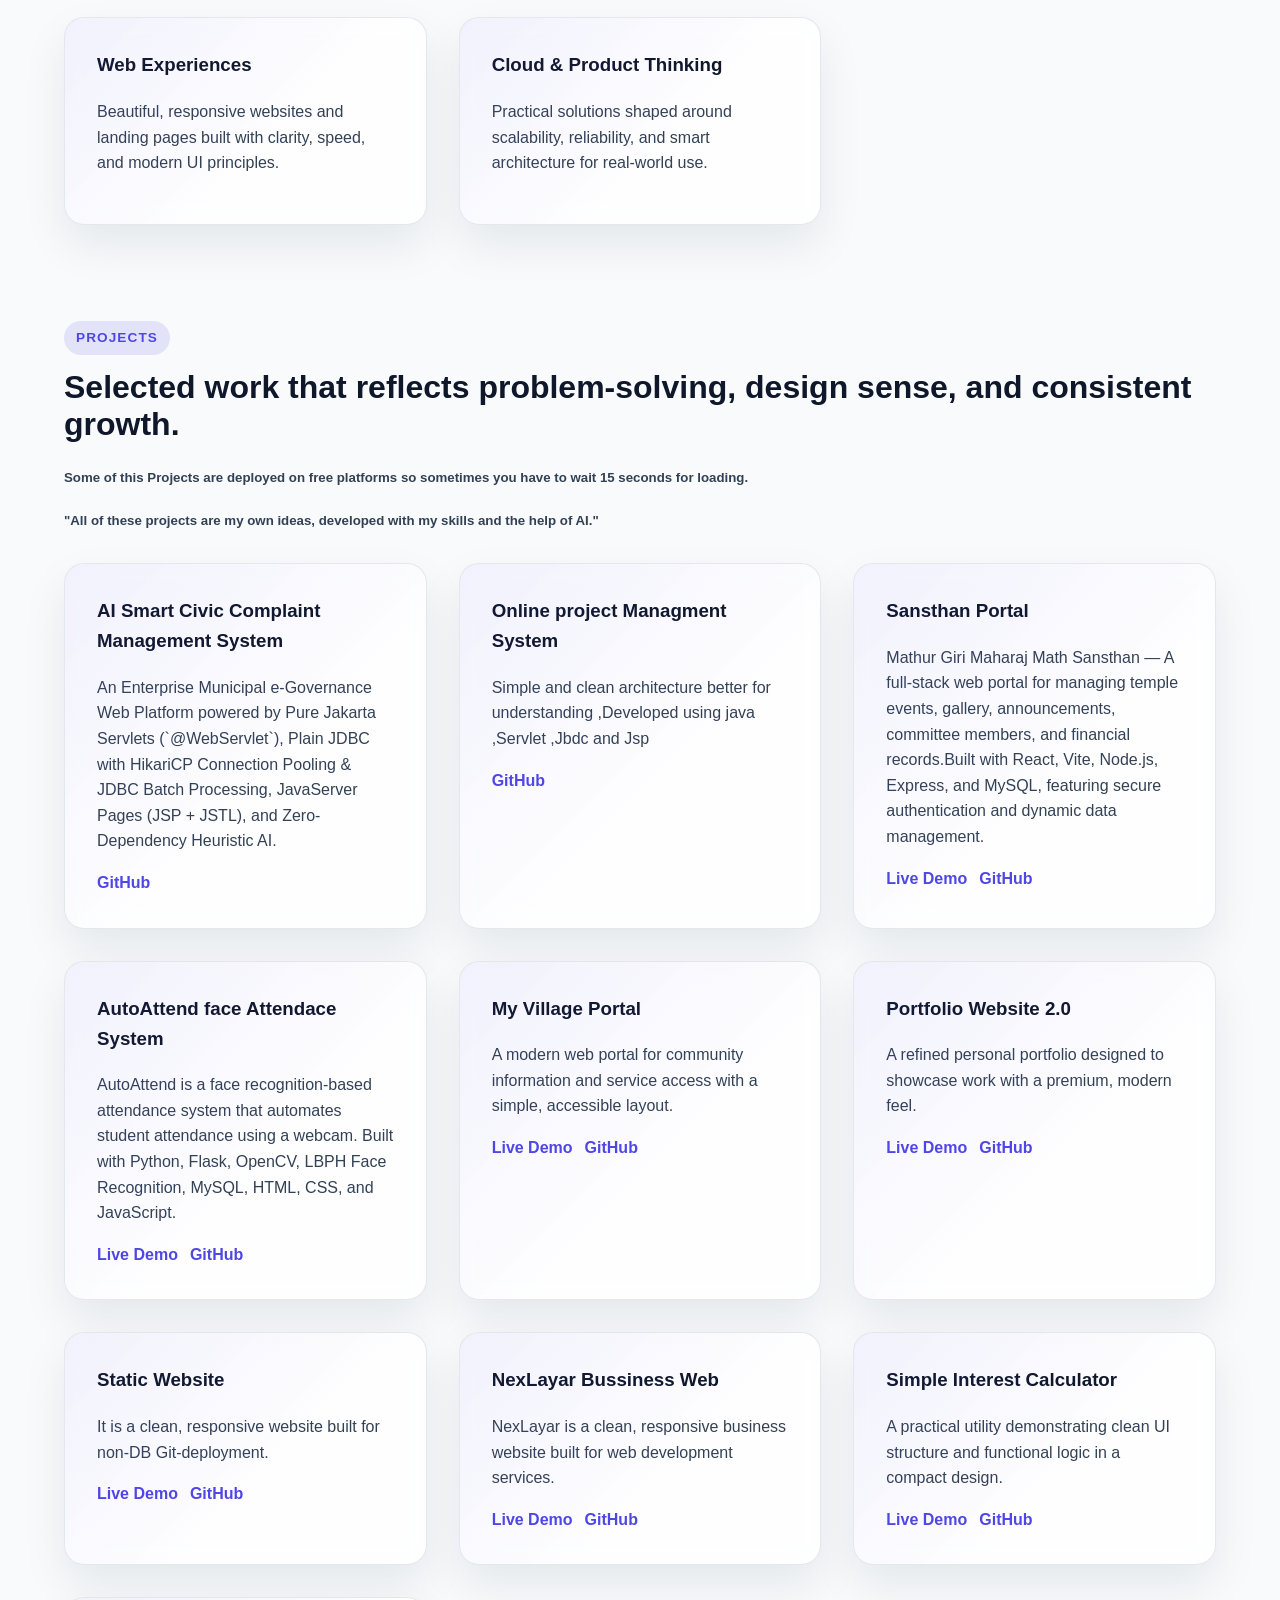
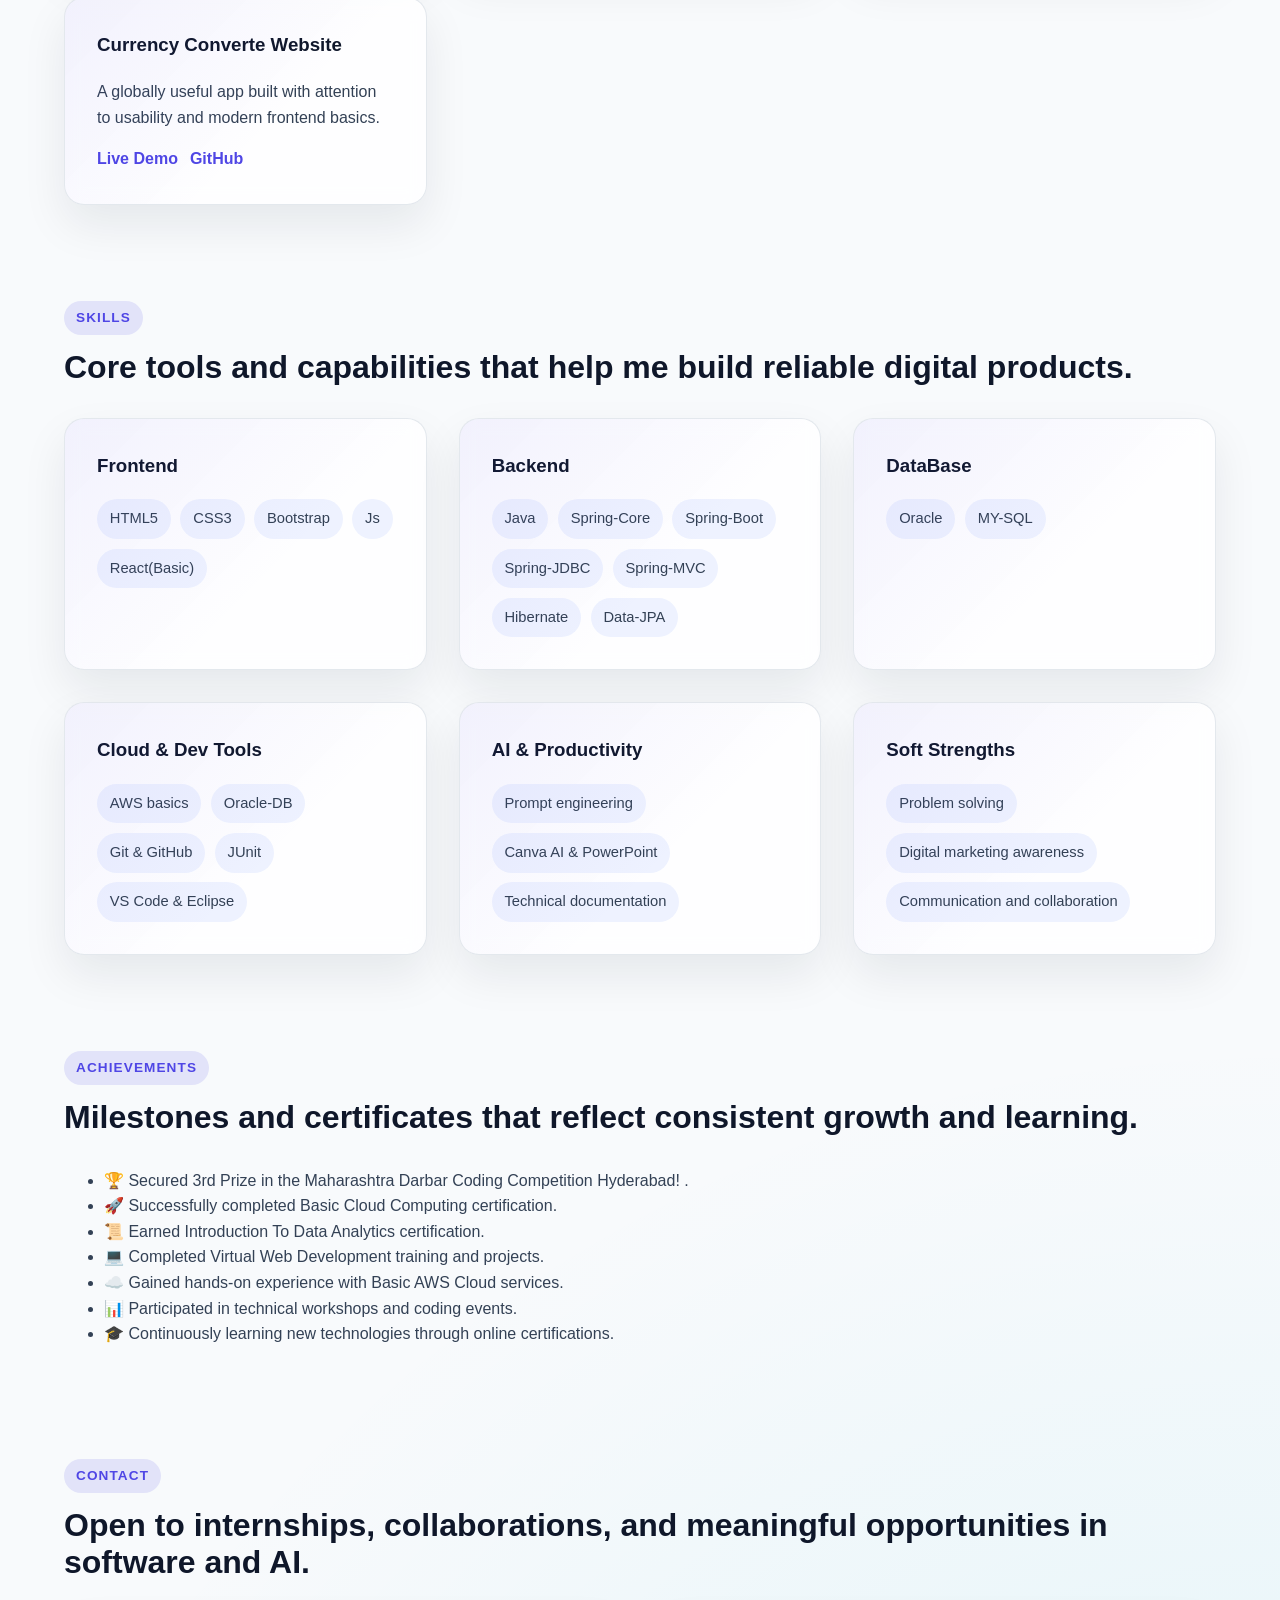
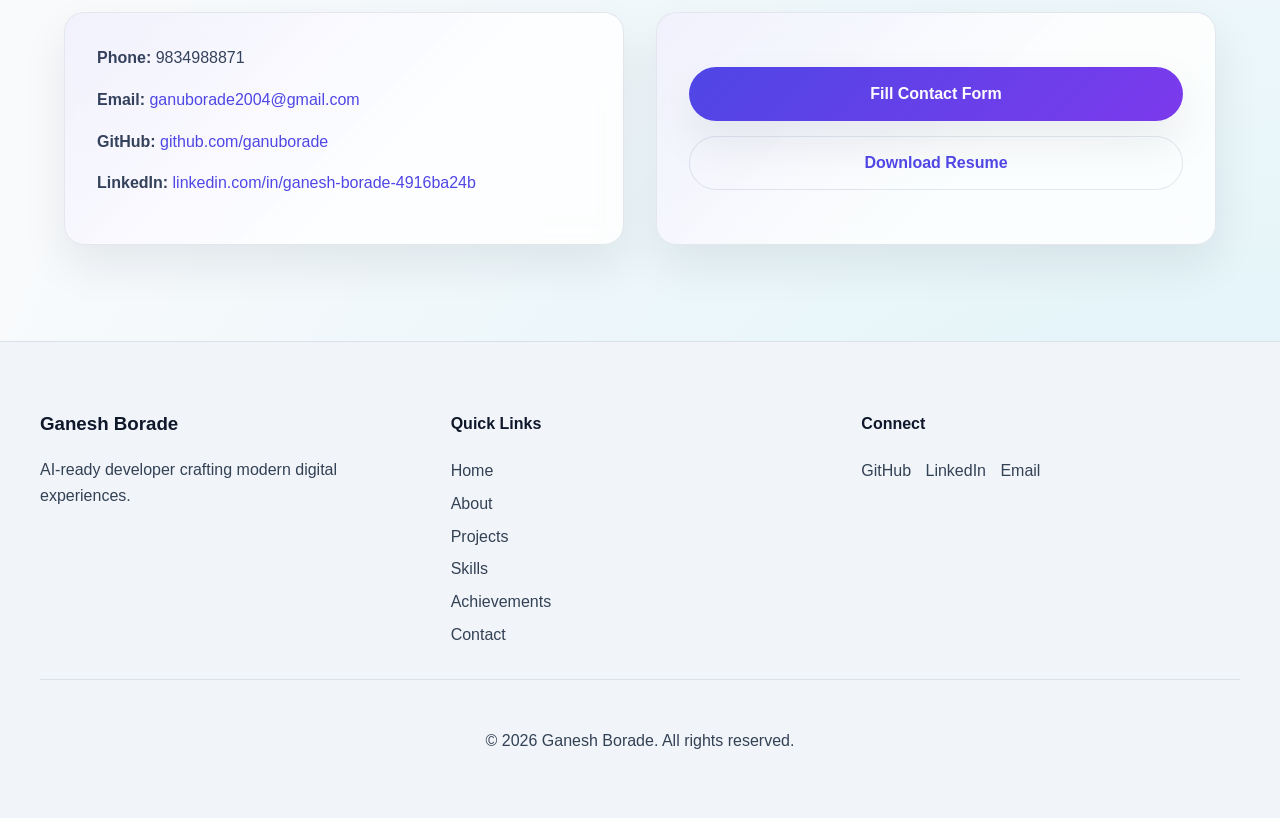
==== commit 411726f1: "new skills add" ====
--- a/index.html
+++ b/index.html
@@ -232,7 +232,7 @@
                     </ul>
                 </div>
                 <div class="card">
-                    <h3>Backend & DataBase</h3>
+                    <h3>Backend</h3>
                     <ul class="skills-list">
                         <li>Java</li>
                         <li>Spring-Core</li>
@@ -248,9 +248,9 @@
                     <h3>DataBase</h3>
                     <ul class="skills-list">
                         <li>Oracle</li>
-                        <li>MY-SQL</li>
-                        
-                    </ul>
+                        <li>MY-SQL</li> 
+                    </ul>
+                 </div>   
                 <div class="card">
                     <h3>Cloud & Dev Tools</h3>
                     <ul class="skills-list">
